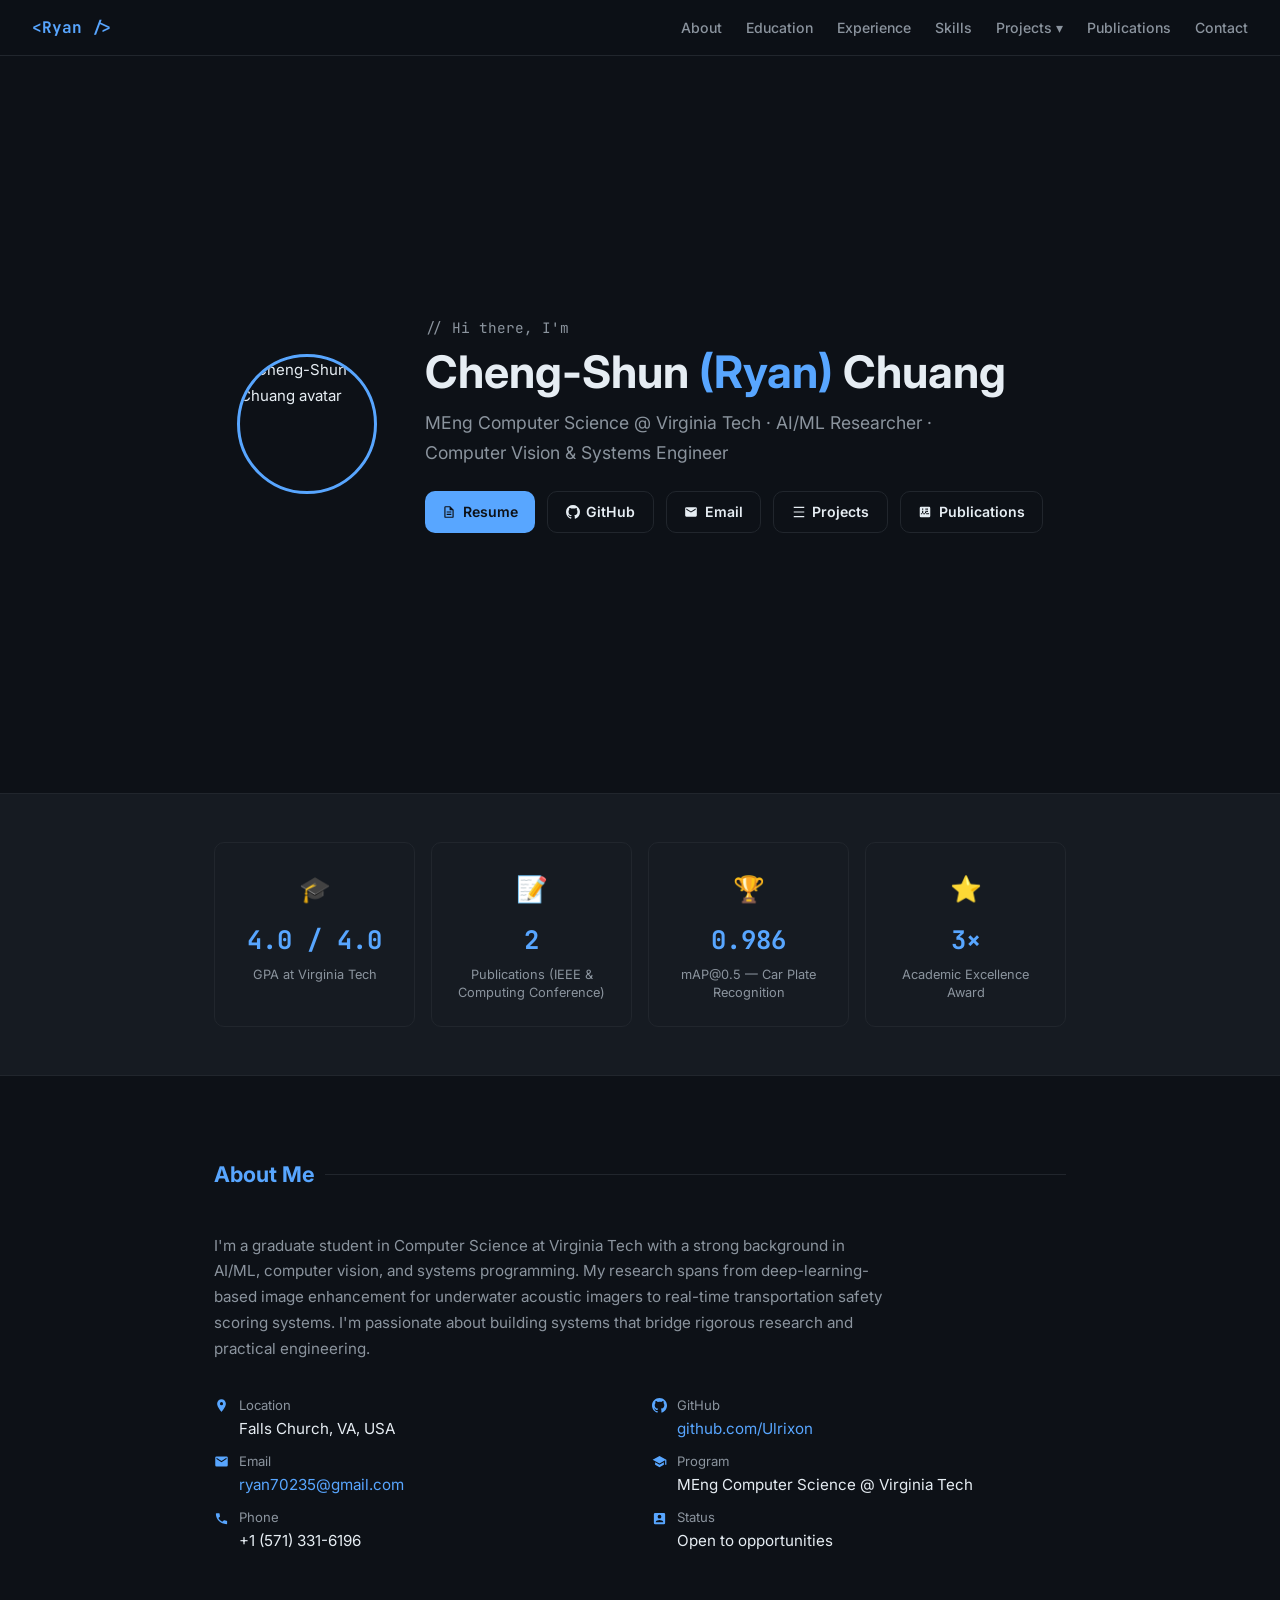
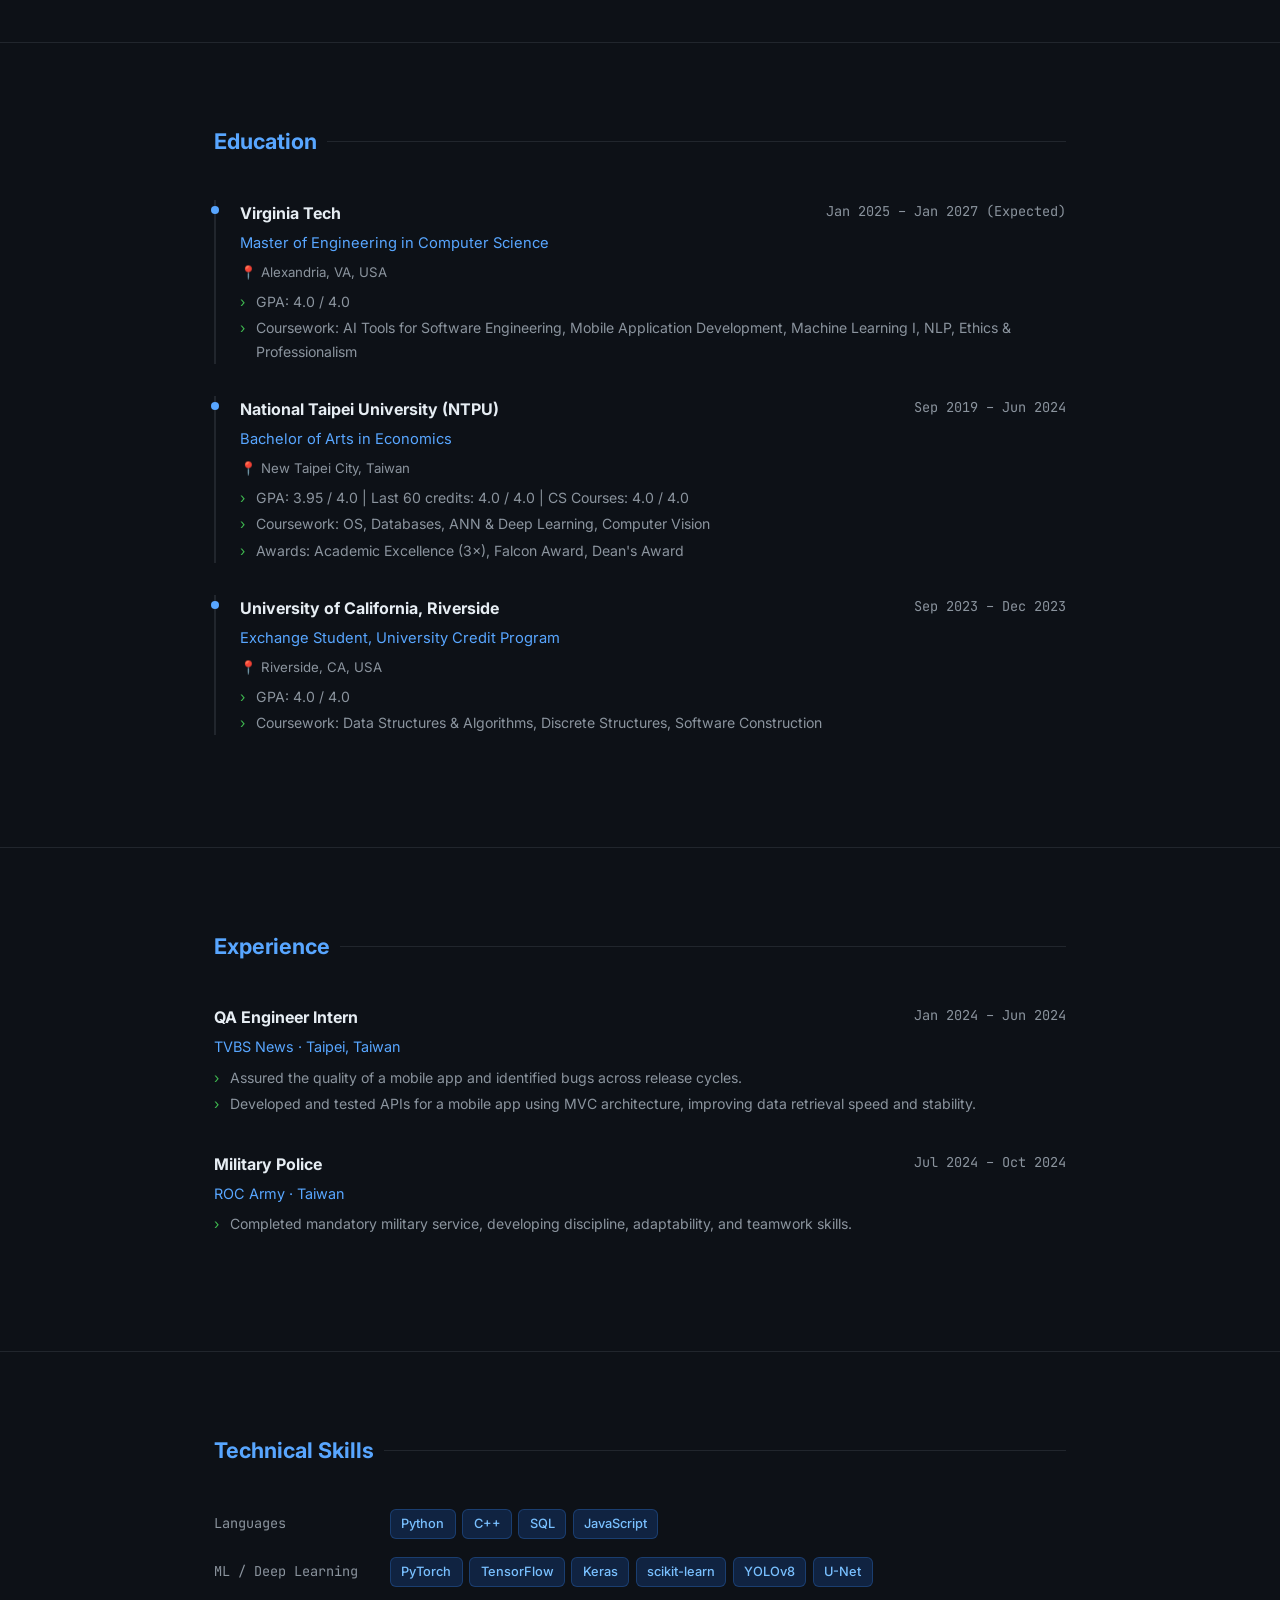
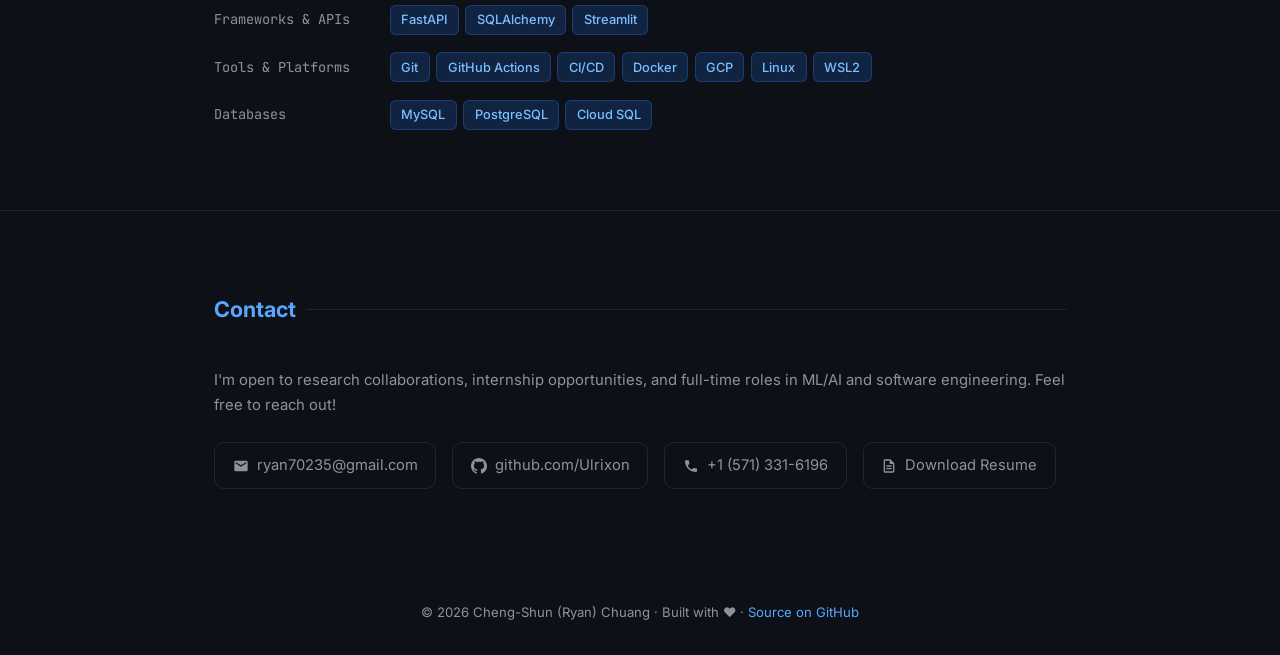
==== index.html @ 60a46a5a "Create my personal website" ====
<!DOCTYPE html>
<html lang="en">
<head>
  <meta charset="UTF-8" />
  <meta name="viewport" content="width=device-width, initial-scale=1.0" />
  <title>Cheng-Shun (Ryan) Chuang</title>
  <link rel="preconnect" href="https://fonts.googleapis.com" />
  <link rel="preconnect" href="https://fonts.gstatic.com" crossorigin />
  <link href="https://fonts.googleapis.com/css2?family=Inter:wght@300;400;500;600;700&family=JetBrains+Mono:wght@400;500&display=swap" rel="stylesheet" />
  <link rel="stylesheet" href="style.css" />

</head>
<body>

<!-- NAV -->
<nav>
  <a href="index.html" class="nav-logo">&lt;Ryan /&gt;</a>
  <ul class="nav-links">
    <li><a href="#about">About</a></li>
    <li><a href="#education">Education</a></li>
    <li><a href="#experience">Experience</a></li>
    <li><a href="#skills">Skills</a></li>
    <li class="nav-dropdown">
      <a href="projects.html" class="nav-link-main">Projects ▾</a>
      <ul class="dropdown-menu">
        <li><a href="projects.html#featured">Featured Projects</a></li>
        <li><a href="projects.html#repos">GitHub Repos</a></li>
      </ul>
    </li>
    <li><a href="publications.html">Publications</a></li>
    <li><a href="#contact">Contact</a></li>
  </ul>
  <button class="nav-mobile-btn" aria-label="Toggle menu" onclick="this.closest('nav').querySelector('.nav-links').classList.toggle('open')">
    <svg width="20" height="20" viewBox="0 0 24 24" fill="currentColor"><path d="M3 18h18v-2H3v2zm0-5h18v-2H3v2zm0-7v2h18V6H3z"/></svg>
  </button>
</nav>

<!-- HERO -->
<section id="hero">
  <div class="container">
    <div class="hero-inner">
      <img
        class="hero-avatar"
        src="https://avatars.githubusercontent.com/u/61776179?v=4"
        alt="Cheng-Shun Chuang avatar"
      />
      <div class="hero-text">
        <p class="hero-greeting">// Hi there, I'm</p>
        <h1 class="hero-name">Cheng-Shun <span>(Ryan)</span> Chuang</h1>
        <p class="hero-tagline">
          MEng Computer Science @ Virginia Tech · AI/ML Researcher · Computer Vision &amp; Systems Engineer
        </p>
        <div class="hero-links">
          <a href="Resume_CHENG-SHUN_CHUANG.pdf" class="btn btn-primary" target="_blank">
            <svg width="14" height="14" viewBox="0 0 24 24" fill="currentColor"><path d="M14 2H6a2 2 0 0 0-2 2v16a2 2 0 0 0 2 2h12a2 2 0 0 0 2-2V8l-6-6zm4 18H6V4h7v5h5v11zM8 15h8v2H8zm0-4h8v2H8z"/></svg>
            Resume
          </a>
          <a href="https://github.com/Ulrixon" class="btn btn-outline" target="_blank">
            <svg width="14" height="14" viewBox="0 0 24 24" fill="currentColor"><path d="M12 0C5.37 0 0 5.37 0 12c0 5.3 3.44 9.8 8.21 11.39.6.11.82-.26.82-.58v-2.03c-3.34.73-4.04-1.61-4.04-1.61-.55-1.39-1.34-1.76-1.34-1.76-1.09-.75.08-.73.08-.73 1.21.08 1.85 1.24 1.85 1.24 1.07 1.84 2.81 1.31 3.5 1 .11-.78.42-1.31.76-1.61-2.67-.3-5.47-1.33-5.47-5.93 0-1.31.47-2.38 1.24-3.22-.12-.3-.54-1.52.12-3.18 0 0 1.01-.32 3.3 1.23a11.5 11.5 0 0 1 3-.4c1.02.004 2.04.138 3 .4 2.28-1.55 3.29-1.23 3.29-1.23.66 1.66.24 2.88.12 3.18.77.84 1.23 1.91 1.23 3.22 0 4.61-2.81 5.63-5.48 5.92.43.37.81 1.1.81 2.22v3.29c0 .32.21.7.82.58C20.56 21.8 24 17.3 24 12c0-6.63-5.37-12-12-12z"/></svg>
            GitHub
          </a>
          <a href="mailto:ryan70235@gmail.com" class="btn btn-outline">
            <svg width="14" height="14" viewBox="0 0 24 24" fill="currentColor"><path d="M20 4H4a2 2 0 0 0-2 2v12a2 2 0 0 0 2 2h16a2 2 0 0 0 2-2V6a2 2 0 0 0-2-2zm0 4-8 5-8-5V6l8 5 8-5v2z"/></svg>
            Email
          </a>
          <a href="projects.html" class="btn btn-outline">
            <svg width="14" height="14" viewBox="0 0 24 24" fill="currentColor"><path d="M3 3h18v2H3V3zm0 8h18v2H3v-2zm0 8h18v2H3v-2z"/></svg>
            Projects
          </a>
          <a href="publications.html" class="btn btn-outline">
            <svg width="14" height="14" viewBox="0 0 24 24" fill="currentColor"><path d="M19 3H5a2 2 0 0 0-2 2v14a2 2 0 0 0 2 2h14a2 2 0 0 0 2-2V5a2 2 0 0 0-2-2zm-7 3h2v2h-2V6zm0 4h2v6h-2v-6zM7 6h2v2H7V6zm0 4h2v6H7v-6zm10 6H5v-2h14v2zm0-4h-4v-2h4v2zm0-4h-4V6h4v2z"/></svg>
            Publications
          </a>
        </div>
      </div>
    </div>
  </div>
</section>

<!-- HIGHLIGHTS -->
<section id="highlights" style="padding:3rem 0;background:var(--surface);border-bottom:1px solid var(--border);">
  <div class="container">
    <div class="highlight-grid">
      <div class="highlight-card">
        <div class="highlight-icon">🎓</div>
        <div class="highlight-stat">4.0 / 4.0</div>
        <div class="highlight-label">GPA at Virginia Tech</div>
      </div>
      <div class="highlight-card">
        <div class="highlight-icon">📝</div>
        <div class="highlight-stat">2</div>
        <div class="highlight-label">Publications (IEEE &amp; Computing Conference)</div>
      </div>
      <div class="highlight-card">
        <div class="highlight-icon">🏆</div>
        <div class="highlight-stat">0.986</div>
        <div class="highlight-label">mAP@0.5 — Car Plate Recognition</div>
      </div>
      <div class="highlight-card">
        <div class="highlight-icon">⭐</div>
        <div class="highlight-stat">3×</div>
        <div class="highlight-label">Academic Excellence Award</div>
      </div>
    </div>
  </div>
</section>

<!-- ABOUT -->
<section id="about">
  <div class="container">
    <h2 class="section-title">About Me</h2>
    <p style="color:var(--muted);max-width:680px;margin-bottom:2rem;font-size:.95rem;">
      I'm a graduate student in Computer Science at Virginia Tech with a strong background in AI/ML, computer vision, and systems programming. My research spans from deep-learning-based image enhancement for underwater acoustic imagers to real-time transportation safety scoring systems. I'm passionate about building systems that bridge rigorous research and practical engineering.
    </p>
    <div class="about-grid">
      <div>
        <div class="info-item">
          <span class="info-icon">
            <svg width="15" height="15" viewBox="0 0 24 24" fill="currentColor"><path d="M12 2C8.13 2 5 5.13 5 9c0 5.25 7 13 7 13s7-7.75 7-13c0-3.87-3.13-7-7-7zm0 9.5A2.5 2.5 0 1 1 12 6.5a2.5 2.5 0 0 1 0 5z"/></svg>
          </span>
          <div>
            <p class="info-label">Location</p>
            <p class="info-value">Falls Church, VA, USA</p>
          </div>
        </div>
        <div class="info-item">
          <span class="info-icon">
            <svg width="15" height="15" viewBox="0 0 24 24" fill="currentColor"><path d="M20 4H4a2 2 0 0 0-2 2v12a2 2 0 0 0 2 2h16a2 2 0 0 0 2-2V6a2 2 0 0 0-2-2zm0 4-8 5-8-5V6l8 5 8-5v2z"/></svg>
          </span>
          <div>
            <p class="info-label">Email</p>
            <p class="info-value"><a href="mailto:ryan70235@gmail.com" style="color:var(--accent);text-decoration:none;">ryan70235@gmail.com</a></p>
          </div>
        </div>
        <div class="info-item">
          <span class="info-icon">
            <svg width="15" height="15" viewBox="0 0 24 24" fill="currentColor"><path d="M6.62 10.79a15.05 15.05 0 0 0 6.59 6.59l2.2-2.2a1 1 0 0 1 1.01-.24c1.12.37 2.33.57 3.58.57a1 1 0 0 1 1 1V20a1 1 0 0 1-1 1C10.29 21 3 13.71 3 4.5a1 1 0 0 1 1-1H8a1 1 0 0 1 1 1c0 1.25.2 2.46.57 3.58a1 1 0 0 1-.24 1.01l-2.21 2.2z"/></svg>
          </span>
          <div>
            <p class="info-label">Phone</p>
            <p class="info-value">+1 (571) 331-6196</p>
          </div>
        </div>
      </div>
      <div>
        <div class="info-item">
          <span class="info-icon">
            <svg width="15" height="15" viewBox="0 0 24 24" fill="currentColor"><path d="M12 0C5.37 0 0 5.37 0 12c0 5.3 3.44 9.8 8.21 11.39.6.11.82-.26.82-.58v-2.03c-3.34.73-4.04-1.61-4.04-1.61-.55-1.39-1.34-1.76-1.34-1.76-1.09-.75.08-.73.08-.73 1.21.08 1.85 1.24 1.85 1.24 1.07 1.84 2.81 1.31 3.5 1 .11-.78.42-1.31.76-1.61-2.67-.3-5.47-1.33-5.47-5.93 0-1.31.47-2.38 1.24-3.22-.12-.3-.54-1.52.12-3.18 0 0 1.01-.32 3.3 1.23a11.5 11.5 0 0 1 3-.4c1.02.004 2.04.138 3 .4 2.28-1.55 3.29-1.23 3.29-1.23.66 1.66.24 2.88.12 3.18.77.84 1.23 1.91 1.23 3.22 0 4.61-2.81 5.63-5.48 5.92.43.37.81 1.1.81 2.22v3.29c0 .32.21.7.82.58C20.56 21.8 24 17.3 24 12c0-6.63-5.37-12-12-12z"/></svg>
          </span>
          <div>
            <p class="info-label">GitHub</p>
            <p class="info-value"><a href="https://github.com/Ulrixon" target="_blank" style="color:var(--accent);text-decoration:none;">github.com/Ulrixon</a></p>
          </div>
        </div>
        <div class="info-item">
          <span class="info-icon">
            <svg width="15" height="15" viewBox="0 0 24 24" fill="currentColor"><path d="M5 13.18v4L12 21l7-3.82v-4L12 17l-7-3.82zM12 3 1 9l11 6 9-4.91V17h2V9L12 3z"/></svg>
          </span>
          <div>
            <p class="info-label">Program</p>
            <p class="info-value">MEng Computer Science @ Virginia Tech</p>
          </div>
        </div>
        <div class="info-item">
          <span class="info-icon">
            <svg width="15" height="15" viewBox="0 0 24 24" fill="currentColor"><path d="M19 3H5a2 2 0 0 0-2 2v14a2 2 0 0 0 2 2h14a2 2 0 0 0 2-2V5a2 2 0 0 0-2-2zm-7 3a3 3 0 1 1 0 6 3 3 0 0 1 0-6zm6 12H6v-.5c0-2 4-3.1 6-3.1s6 1.1 6 3.1V18z"/></svg>
          </span>
          <div>
            <p class="info-label">Status</p>
            <p class="info-value">Open to opportunities</p>
          </div>
        </div>
      </div>
    </div>
  </div>
</section>

<!-- EDUCATION -->
<section id="education">
  <div class="container">
    <h2 class="section-title">Education</h2>
    <div class="timeline">

      <div class="timeline-item">
        <div class="timeline-header">
          <span class="timeline-school">Virginia Tech</span>
          <span class="timeline-date">Jan 2025 – Jan 2027 (Expected)</span>
        </div>
        <p class="timeline-degree">Master of Engineering in Computer Science</p>
        <p class="timeline-location">📍 Alexandria, VA, USA</p>
        <ul class="timeline-bullets">
          <li>GPA: 4.0 / 4.0</li>
          <li>Coursework: AI Tools for Software Engineering, Mobile Application Development, Machine Learning I, NLP, Ethics &amp; Professionalism</li>
        </ul>
      </div>

      <div class="timeline-item">
        <div class="timeline-header">
          <span class="timeline-school">National Taipei University (NTPU)</span>
          <span class="timeline-date">Sep 2019 – Jun 2024</span>
        </div>
        <p class="timeline-degree">Bachelor of Arts in Economics</p>
        <p class="timeline-location">📍 New Taipei City, Taiwan</p>
        <ul class="timeline-bullets">
          <li>GPA: 3.95 / 4.0 | Last 60 credits: 4.0 / 4.0 | CS Courses: 4.0 / 4.0</li>
          <li>Coursework: OS, Databases, ANN &amp; Deep Learning, Computer Vision</li>
          <li>Awards: Academic Excellence (3×), Falcon Award, Dean's Award</li>
        </ul>
      </div>

      <div class="timeline-item">
        <div class="timeline-header">
          <span class="timeline-school">University of California, Riverside</span>
          <span class="timeline-date">Sep 2023 – Dec 2023</span>
        </div>
        <p class="timeline-degree">Exchange Student, University Credit Program</p>
        <p class="timeline-location">📍 Riverside, CA, USA</p>
        <ul class="timeline-bullets">
          <li>GPA: 4.0 / 4.0</li>
          <li>Coursework: Data Structures &amp; Algorithms, Discrete Structures, Software Construction</li>
        </ul>
      </div>

    </div>
  </div>
</section>

<!-- EXPERIENCE -->
<section id="experience">
  <div class="container">
    <h2 class="section-title">Experience</h2>

    <div class="exp-item">
      <div class="exp-header">
        <span class="exp-role">QA Engineer Intern</span>
        <span class="exp-date">Jan 2024 – Jun 2024</span>
      </div>
      <p class="exp-company">TVBS News · Taipei, Taiwan</p>
      <ul class="exp-bullets">
        <li>Assured the quality of a mobile app and identified bugs across release cycles.</li>
        <li>Developed and tested APIs for a mobile app using MVC architecture, improving data retrieval speed and stability.</li>
      </ul>
    </div>

    <div class="exp-item">
      <div class="exp-header">
        <span class="exp-role">Military Police</span>
        <span class="exp-date">Jul 2024 – Oct 2024</span>
      </div>
      <p class="exp-company">ROC Army · Taiwan</p>
      <ul class="exp-bullets">
        <li>Completed mandatory military service, developing discipline, adaptability, and teamwork skills.</li>
      </ul>
    </div>

  </div>
</section>

<!-- SKILLS -->
<section id="skills">
  <div class="container">
    <h2 class="section-title">Technical Skills</h2>
    <div class="skills-grid">

      <div class="skill-row">
        <span class="skill-label">Languages</span>
        <div class="tags">
          <span class="tag">Python</span>
          <span class="tag">C++</span>
          <span class="tag">SQL</span>
          <span class="tag">JavaScript</span>
        </div>
      </div>

      <div class="skill-row">
        <span class="skill-label">ML / Deep Learning</span>
        <div class="tags">
          <span class="tag">PyTorch</span>
          <span class="tag">TensorFlow</span>
          <span class="tag">Keras</span>
          <span class="tag">scikit-learn</span>
          <span class="tag">YOLOv8</span>
          <span class="tag">U-Net</span>
        </div>
      </div>

      <div class="skill-row">
        <span class="skill-label">Frameworks &amp; APIs</span>
        <div class="tags">
          <span class="tag">FastAPI</span>
          <span class="tag">SQLAlchemy</span>
          <span class="tag">Streamlit</span>
        </div>
      </div>

      <div class="skill-row">
        <span class="skill-label">Tools &amp; Platforms</span>
        <div class="tags">
          <span class="tag">Git</span>
          <span class="tag">GitHub Actions</span>
          <span class="tag">CI/CD</span>
          <span class="tag">Docker</span>
          <span class="tag">GCP</span>
          <span class="tag">Linux</span>
          <span class="tag">WSL2</span>
        </div>
      </div>

      <div class="skill-row">
        <span class="skill-label">Databases</span>
        <div class="tags">
          <span class="tag">MySQL</span>
          <span class="tag">PostgreSQL</span>
          <span class="tag">Cloud SQL</span>
        </div>
      </div>

    </div>
  </div>
</section>

<!-- CONTACT -->
<section id="contact">
  <div class="container">
    <h2 class="section-title">Contact</h2>
    <p style="color:var(--muted);margin-bottom:1.5rem;font-size:.93rem;">
      I'm open to research collaborations, internship opportunities, and full-time roles in ML/AI and software engineering. Feel free to reach out!
    </p>
    <div class="contact-links">
      <a href="mailto:ryan70235@gmail.com" class="contact-link">
        <svg width="16" height="16" viewBox="0 0 24 24" fill="currentColor"><path d="M20 4H4a2 2 0 0 0-2 2v12a2 2 0 0 0 2 2h16a2 2 0 0 0 2-2V6a2 2 0 0 0-2-2zm0 4-8 5-8-5V6l8 5 8-5v2z"/></svg>
        ryan70235@gmail.com
      </a>
      <a href="https://github.com/Ulrixon" target="_blank" class="contact-link">
        <svg width="16" height="16" viewBox="0 0 24 24" fill="currentColor"><path d="M12 0C5.37 0 0 5.37 0 12c0 5.3 3.44 9.8 8.21 11.39.6.11.82-.26.82-.58v-2.03c-3.34.73-4.04-1.61-4.04-1.61-.55-1.39-1.34-1.76-1.34-1.76-1.09-.75.08-.73.08-.73 1.21.08 1.85 1.24 1.85 1.24 1.07 1.84 2.81 1.31 3.5 1 .11-.78.42-1.31.76-1.61-2.67-.3-5.47-1.33-5.47-5.93 0-1.31.47-2.38 1.24-3.22-.12-.3-.54-1.52.12-3.18 0 0 1.01-.32 3.3 1.23a11.5 11.5 0 0 1 3-.4c1.02.004 2.04.138 3 .4 2.28-1.55 3.29-1.23 3.29-1.23.66 1.66.24 2.88.12 3.18.77.84 1.23 1.91 1.23 3.22 0 4.61-2.81 5.63-5.48 5.92.43.37.81 1.1.81 2.22v3.29c0 .32.21.7.82.58C20.56 21.8 24 17.3 24 12c0-6.63-5.37-12-12-12z"/></svg>
        github.com/Ulrixon
      </a>
      <a href="tel:+15713316196" class="contact-link">
        <svg width="16" height="16" viewBox="0 0 24 24" fill="currentColor"><path d="M6.62 10.79a15.05 15.05 0 0 0 6.59 6.59l2.2-2.2a1 1 0 0 1 1.01-.24c1.12.37 2.33.57 3.58.57a1 1 0 0 1 1 1V20a1 1 0 0 1-1 1C10.29 21 3 13.71 3 4.5a1 1 0 0 1 1-1H8a1 1 0 0 1 1 1c0 1.25.2 2.46.57 3.58a1 1 0 0 1-.24 1.01l-2.21 2.2z"/></svg>
        +1 (571) 331-6196
      </a>
      <a href="Resume_CHENG-SHUN_CHUANG.pdf" target="_blank" class="contact-link">
        <svg width="16" height="16" viewBox="0 0 24 24" fill="currentColor"><path d="M14 2H6a2 2 0 0 0-2 2v16a2 2 0 0 0 2 2h12a2 2 0 0 0 2-2V8l-6-6zm4 18H6V4h7v5h5v11zM8 15h8v2H8zm0-4h8v2H8z"/></svg>
        Download Resume
      </a>
    </div>
  </div>
</section>

<!-- FOOTER -->
<footer>
  <p>© 2026 Cheng-Shun (Ryan) Chuang · Built with ❤️ · <a href="https://github.com/Ulrixon/Ulrixon.github.io" target="_blank" style="color:var(--accent);text-decoration:none;">Source on GitHub</a></p>
</footer>

</body>
</html>
---- style.css ----
*, *::before, *::after { box-sizing: border-box; margin: 0; padding: 0; }

:root {
  --bg:       #0d1117;
  --surface:  #161b22;
  --border:   #21262d;
  --accent:   #58a6ff;
  --accent2:  #3fb950;
  --text:     #e6edf3;
  --muted:    #8b949e;
  --tag-bg:   #1f6feb33;
  --tag:      #79c0ff;
  --radius:   10px;
}

html { scroll-behavior: smooth; }

body {
  background: var(--bg);
  color: var(--text);
  font-family: 'Inter', sans-serif;
  font-size: 15px;
  line-height: 1.7;
}

/* ── NAV ── */
nav {
  position: sticky;
  top: 0;
  z-index: 100;
  background: rgba(13,17,23,0.88);
  backdrop-filter: blur(12px);
  border-bottom: 1px solid var(--border);
  padding: 0 2rem;
  display: flex;
  align-items: center;
  justify-content: space-between;
  height: 56px;
}
.nav-logo {
  font-weight: 700;
  font-size: 1rem;
  color: var(--accent);
  text-decoration: none;
  font-family: 'JetBrains Mono', monospace;
}
.nav-links { display: flex; gap: 1.5rem; list-style: none; align-items: center; }
.nav-links a {
  color: var(--muted);
  text-decoration: none;
  font-size: 0.88rem;
  font-weight: 500;
  transition: color .2s;
}
.nav-links a:hover { color: var(--text); }
.nav-links a.nav-active { color: var(--accent); }

/* Dropdown */
.nav-dropdown { position: relative; }
.nav-link-main {
  color: var(--muted);
  text-decoration: none;
  font-size: 0.88rem;
  font-weight: 500;
  transition: color .2s;
  cursor: pointer;
  display: flex;
  align-items: center;
  gap: .25rem;
}
.nav-link-main:hover { color: var(--text); }
.nav-link-main.nav-active { color: var(--accent); }
.dropdown-menu {
  display: none;
  position: absolute;
  top: calc(100% + 8px);
  left: 50%;
  transform: translateX(-50%);
  background: var(--surface);
  border: 1px solid var(--border);
  border-radius: var(--radius);
  padding: .4rem 0;
  list-style: none;
  min-width: 160px;
  box-shadow: 0 8px 24px rgba(0,0,0,.4);
  z-index: 200;
}
.nav-dropdown:hover .dropdown-menu { display: block; }
.dropdown-menu li a {
  display: block;
  padding: .45rem 1rem;
  font-size: .85rem;
  color: var(--muted);
  white-space: nowrap;
}
.dropdown-menu li a:hover { color: var(--accent); background: rgba(88,166,255,.07); }

/* Mobile hamburger */
.nav-mobile-btn {
  display: none;
  background: transparent;
  border: none;
  color: var(--muted);
  cursor: pointer;
  padding: .25rem;
}
.nav-mobile-btn:hover { color: var(--text); }

/* ── LAYOUT ── */
.container {
  max-width: 900px;
  margin: 0 auto;
  padding: 0 1.5rem;
}

section { padding: 5rem 0; border-bottom: 1px solid var(--border); }
section:last-of-type { border-bottom: none; }

h2.section-title {
  font-size: 1.35rem;
  font-weight: 700;
  color: var(--accent);
  margin-bottom: 2.5rem;
  display: flex;
  align-items: center;
  gap: .6rem;
}
h2.section-title::after {
  content: '';
  flex: 1;
  height: 1px;
  background: var(--border);
}

/* ── HERO ── */
#hero {
  min-height: 82vh;
  display: flex;
  align-items: center;
  border-bottom: 1px solid var(--border);
}
.hero-inner {
  display: flex;
  align-items: center;
  gap: 3rem;
  flex-wrap: wrap;
}
.hero-avatar {
  width: 140px;
  height: 140px;
  border-radius: 50%;
  border: 3px solid var(--accent);
  object-fit: cover;
  flex-shrink: 0;
}
.hero-greeting {
  font-size: .9rem;
  color: var(--muted);
  font-family: 'JetBrains Mono', monospace;
  margin-bottom: .4rem;
}
.hero-name {
  font-size: 2.8rem;
  font-weight: 700;
  line-height: 1.15;
  margin-bottom: .6rem;
}
.hero-name span { color: var(--accent); }
.hero-tagline {
  font-size: 1.1rem;
  color: var(--muted);
  margin-bottom: 1.4rem;
  max-width: 520px;
}
.hero-links { display: flex; flex-wrap: wrap; gap: .75rem; }
.btn {
  display: inline-flex;
  align-items: center;
  gap: .4rem;
  padding: .5rem 1.1rem;
  border-radius: var(--radius);
  font-size: .88rem;
  font-weight: 600;
  text-decoration: none;
  transition: opacity .2s, transform .1s;
  cursor: pointer;
}
.btn:hover { opacity: .85; transform: translateY(-1px); }
.btn-primary { background: var(--accent); color: #0d1117; }
.btn-outline { border: 1px solid var(--border); color: var(--text); background: transparent; }
.btn-outline:hover { border-color: var(--accent); color: var(--accent); }

/* ── HIGHLIGHTS ── */
#highlights { padding: 3rem 0; }
.highlight-grid {
  display: grid;
  grid-template-columns: repeat(auto-fit, minmax(180px, 1fr));
  gap: 1rem;
}
.highlight-card {
  background: var(--surface);
  border: 1px solid var(--border);
  border-radius: var(--radius);
  padding: 1.5rem 1.25rem;
  text-align: center;
  transition: border-color .2s, transform .15s;
}
.highlight-card:hover { border-color: var(--accent); transform: translateY(-2px); }
.highlight-icon { font-size: 1.6rem; margin-bottom: .5rem; }
.highlight-stat { font-size: 1.6rem; font-weight: 700; color: var(--accent); margin-bottom: .25rem; font-family: 'JetBrains Mono', monospace; }
.highlight-label { color: var(--muted); font-size: .8rem; line-height: 1.4; }

/* ── ABOUT ── */
.about-grid {
  display: grid;
  grid-template-columns: 1fr 1fr;
  gap: 1.5rem;
}
.info-item { display: flex; align-items: flex-start; gap: .6rem; margin-bottom: .5rem; }
.info-icon { color: var(--accent); flex-shrink: 0; margin-top: .1rem; }
.info-label { color: var(--muted); font-size: .82rem; }
.info-value { font-size: .95rem; }

/* ── EDUCATION ── */
.timeline { position: relative; }
.timeline-item {
  padding-left: 1.5rem;
  border-left: 2px solid var(--border);
  margin-bottom: 2rem;
  position: relative;
}
.timeline-item::before {
  content: '';
  position: absolute;
  left: -5px;
  top: 6px;
  width: 8px;
  height: 8px;
  border-radius: 50%;
  background: var(--accent);
}
.timeline-header {
  display: flex;
  justify-content: space-between;
  align-items: flex-start;
  flex-wrap: wrap;
  gap: .4rem;
  margin-bottom: .25rem;
}
.timeline-school { font-weight: 700; font-size: 1rem; }
.timeline-date { color: var(--muted); font-size: .85rem; font-family: 'JetBrains Mono', monospace; }
.timeline-degree { color: var(--accent); font-size: .92rem; margin-bottom: .3rem; }
.timeline-location { color: var(--muted); font-size: .83rem; margin-bottom: .4rem; }
.timeline-bullets { list-style: none; padding: 0; }
.timeline-bullets li { color: var(--muted); font-size: .88rem; padding-left: 1rem; position: relative; margin-bottom: .15rem; }
.timeline-bullets li::before { content: '›'; position: absolute; left: 0; color: var(--accent2); }

/* ── PUBLICATIONS ── */
.pub-card {
  background: var(--surface);
  border: 1px solid var(--border);
  border-radius: var(--radius);
  padding: 1.25rem 1.4rem;
  margin-bottom: 1.2rem;
  transition: border-color .2s;
}
.pub-card:hover { border-color: var(--accent); }
.pub-title { font-weight: 600; font-size: .98rem; margin-bottom: .3rem; }
.pub-meta { color: var(--muted); font-size: .83rem; margin-bottom: .5rem; font-family: 'JetBrains Mono', monospace; }
.pub-desc { color: var(--muted); font-size: .88rem; }
.pub-badge {
  display: inline-block;
  padding: .15rem .55rem;
  border-radius: 4px;
  font-size: .75rem;
  font-weight: 600;
  margin-bottom: .5rem;
}
.pub-badge-green { background: rgba(63,185,80,.15); color: var(--accent2); border: 1px solid rgba(63,185,80,.3); }
.pub-badge-blue  { background: rgba(88,166,255,.12); color: var(--accent); border: 1px solid rgba(88,166,255,.25); }

/* ── EXPERIENCE ── */
.exp-item { margin-bottom: 2.2rem; }
.exp-header { display: flex; justify-content: space-between; flex-wrap: wrap; gap: .4rem; margin-bottom: .2rem; }
.exp-role { font-weight: 700; font-size: 1rem; }
.exp-date { color: var(--muted); font-size: .85rem; font-family: 'JetBrains Mono', monospace; }
.exp-company { color: var(--accent); font-size: .9rem; margin-bottom: .4rem; }
.exp-bullets { list-style: none; padding: 0; }
.exp-bullets li { color: var(--muted); font-size: .88rem; padding-left: 1rem; position: relative; margin-bottom: .15rem; }
.exp-bullets li::before { content: '›'; position: absolute; left: 0; color: var(--accent2); }

/* ── PROJECTS ── */
.project-card {
  background: var(--surface);
  border: 1px solid var(--border);
  border-radius: var(--radius);
  padding: 1.25rem 1.4rem;
  margin-bottom: 1.2rem;
  transition: border-color .2s;
}
.project-card:hover { border-color: var(--accent); }
.project-header { display: flex; justify-content: space-between; flex-wrap: wrap; gap: .4rem; margin-bottom: .4rem; }
.project-title { font-weight: 700; font-size: 1rem; }
.project-date { color: var(--muted); font-size: .83rem; font-family: 'JetBrains Mono', monospace; }
.project-bullets { list-style: none; padding: 0; }
.project-bullets li { color: var(--muted); font-size: .88rem; padding-left: 1rem; position: relative; margin-bottom: .15rem; }
.project-bullets li::before { content: '›'; position: absolute; left: 0; color: var(--accent2); }
.project-tags { display: flex; flex-wrap: wrap; gap: .35rem; margin-top: .7rem; }

/* ── REPOS ── */
.repos-grid {
  display: grid;
  grid-template-columns: repeat(auto-fill, minmax(260px, 1fr));
  gap: 1rem;
}
.repo-card {
  background: var(--surface);
  border: 1px solid var(--border);
  border-radius: var(--radius);
  padding: 1.1rem 1.2rem;
  display: flex;
  flex-direction: column;
  gap: .5rem;
  text-decoration: none;
  transition: border-color .2s, transform .15s;
}
.repo-card:hover { border-color: var(--accent); transform: translateY(-2px); }
.repo-name {
  color: var(--accent);
  font-weight: 600;
  font-size: .95rem;
  font-family: 'JetBrains Mono', monospace;
  display: flex;
  align-items: center;
  gap: .4rem;
}
.repo-desc { color: var(--muted); font-size: .82rem; flex: 1; }
.repo-footer { display: flex; align-items: center; gap: 1rem; margin-top: .25rem; }
.repo-lang { display: flex; align-items: center; gap: .3rem; font-size: .78rem; color: var(--muted); }
.lang-dot { width: 10px; height: 10px; border-radius: 50%; flex-shrink: 0; }
.repo-stars { display: flex; align-items: center; gap: .25rem; font-size: .78rem; color: var(--muted); }

/* ── SKILLS ── */
.skills-grid { display: flex; flex-direction: column; gap: 1.1rem; }
.skill-row { display: flex; align-items: flex-start; gap: 1rem; flex-wrap: wrap; }
.skill-label { color: var(--muted); font-size: .85rem; min-width: 160px; padding-top: .2rem; font-family: 'JetBrains Mono', monospace; }
.tags { display: flex; flex-wrap: wrap; gap: .4rem; }
.tag {
  background: var(--tag-bg);
  color: var(--tag);
  border: 1px solid rgba(56,139,253,.25);
  border-radius: 6px;
  padding: .2rem .65rem;
  font-size: .8rem;
  font-weight: 500;
}

/* ── CONTACT ── */
.contact-links { display: flex; flex-wrap: wrap; gap: 1rem; }
.contact-link {
  display: flex;
  align-items: center;
  gap: .5rem;
  color: var(--muted);
  text-decoration: none;
  font-size: .92rem;
  padding: .6rem 1.1rem;
  border: 1px solid var(--border);
  border-radius: var(--radius);
  transition: color .2s, border-color .2s;
}
.contact-link:hover { color: var(--accent); border-color: var(--accent); }

/* ── PAGE HEADER (subpages) ── */
.page-header {
  padding: 4rem 0 3rem;
  border-bottom: 1px solid var(--border);
}
.page-header h1 {
  font-size: 2.2rem;
  font-weight: 700;
  margin-bottom: .5rem;
}
.page-header h1 span { color: var(--accent); }
.page-header p { color: var(--muted); font-size: .95rem; max-width: 560px; }

/* ── FOOTER ── */
footer {
  text-align: center;
  padding: 2rem 1.5rem;
  color: var(--muted);
  font-size: .82rem;
}

/* ── RESPONSIVE ── */
@media (max-width: 700px) {
  .about-grid { grid-template-columns: 1fr; }
  .hero-name { font-size: 2rem; }
  .hero-avatar { width: 100px; height: 100px; }
  .nav-links { display: none; flex-direction: column; position: absolute; top: 56px; left: 0; right: 0; background: var(--surface); border-bottom: 1px solid var(--border); padding: 1rem 1.5rem; gap: 1rem; }
  .nav-links.open { display: flex; }
  .nav-mobile-btn { display: block; }
  .dropdown-menu { position: static; transform: none; box-shadow: none; border: none; background: transparent; padding-left: 1rem; }
  .nav-dropdown:hover .dropdown-menu { display: none; }
  .nav-dropdown.open .dropdown-menu { display: block; }
  .highlight-grid { grid-template-columns: repeat(2, 1fr); }
  .repos-grid { grid-template-columns: 1fr; }
}
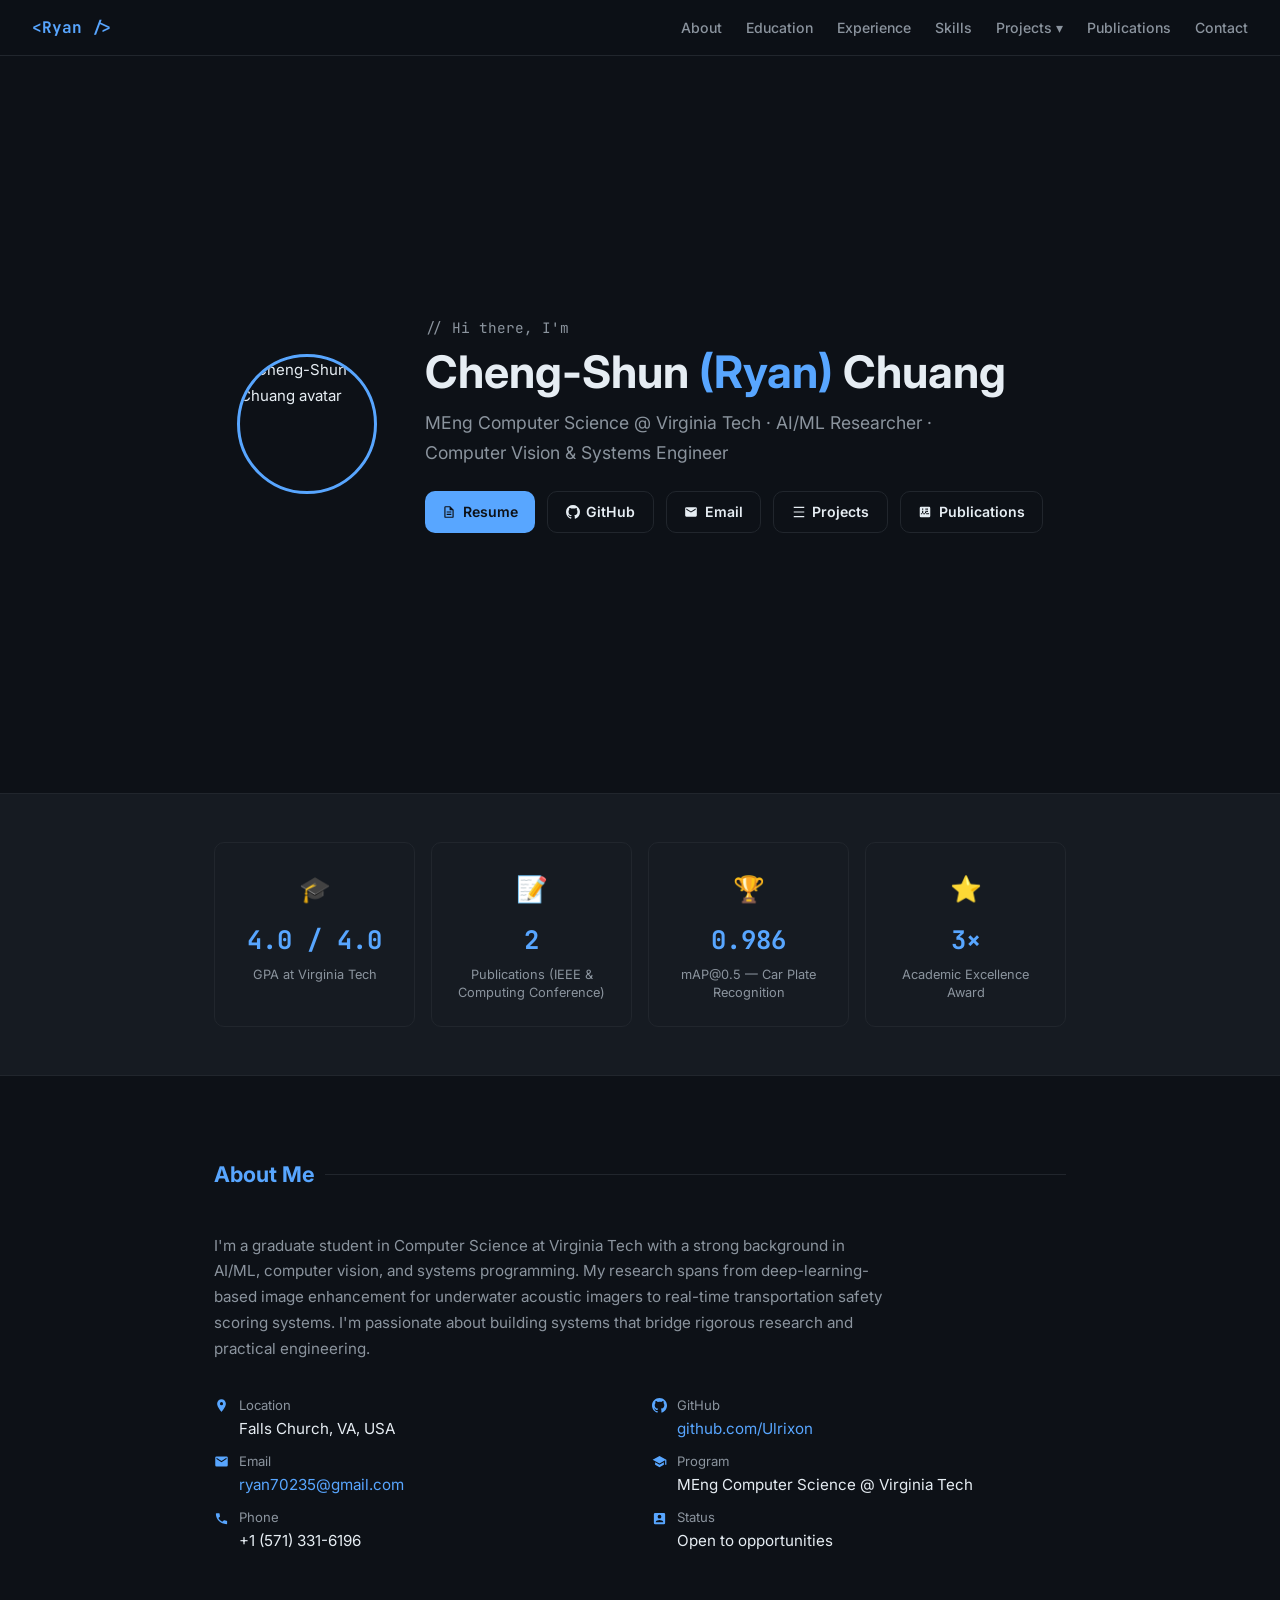
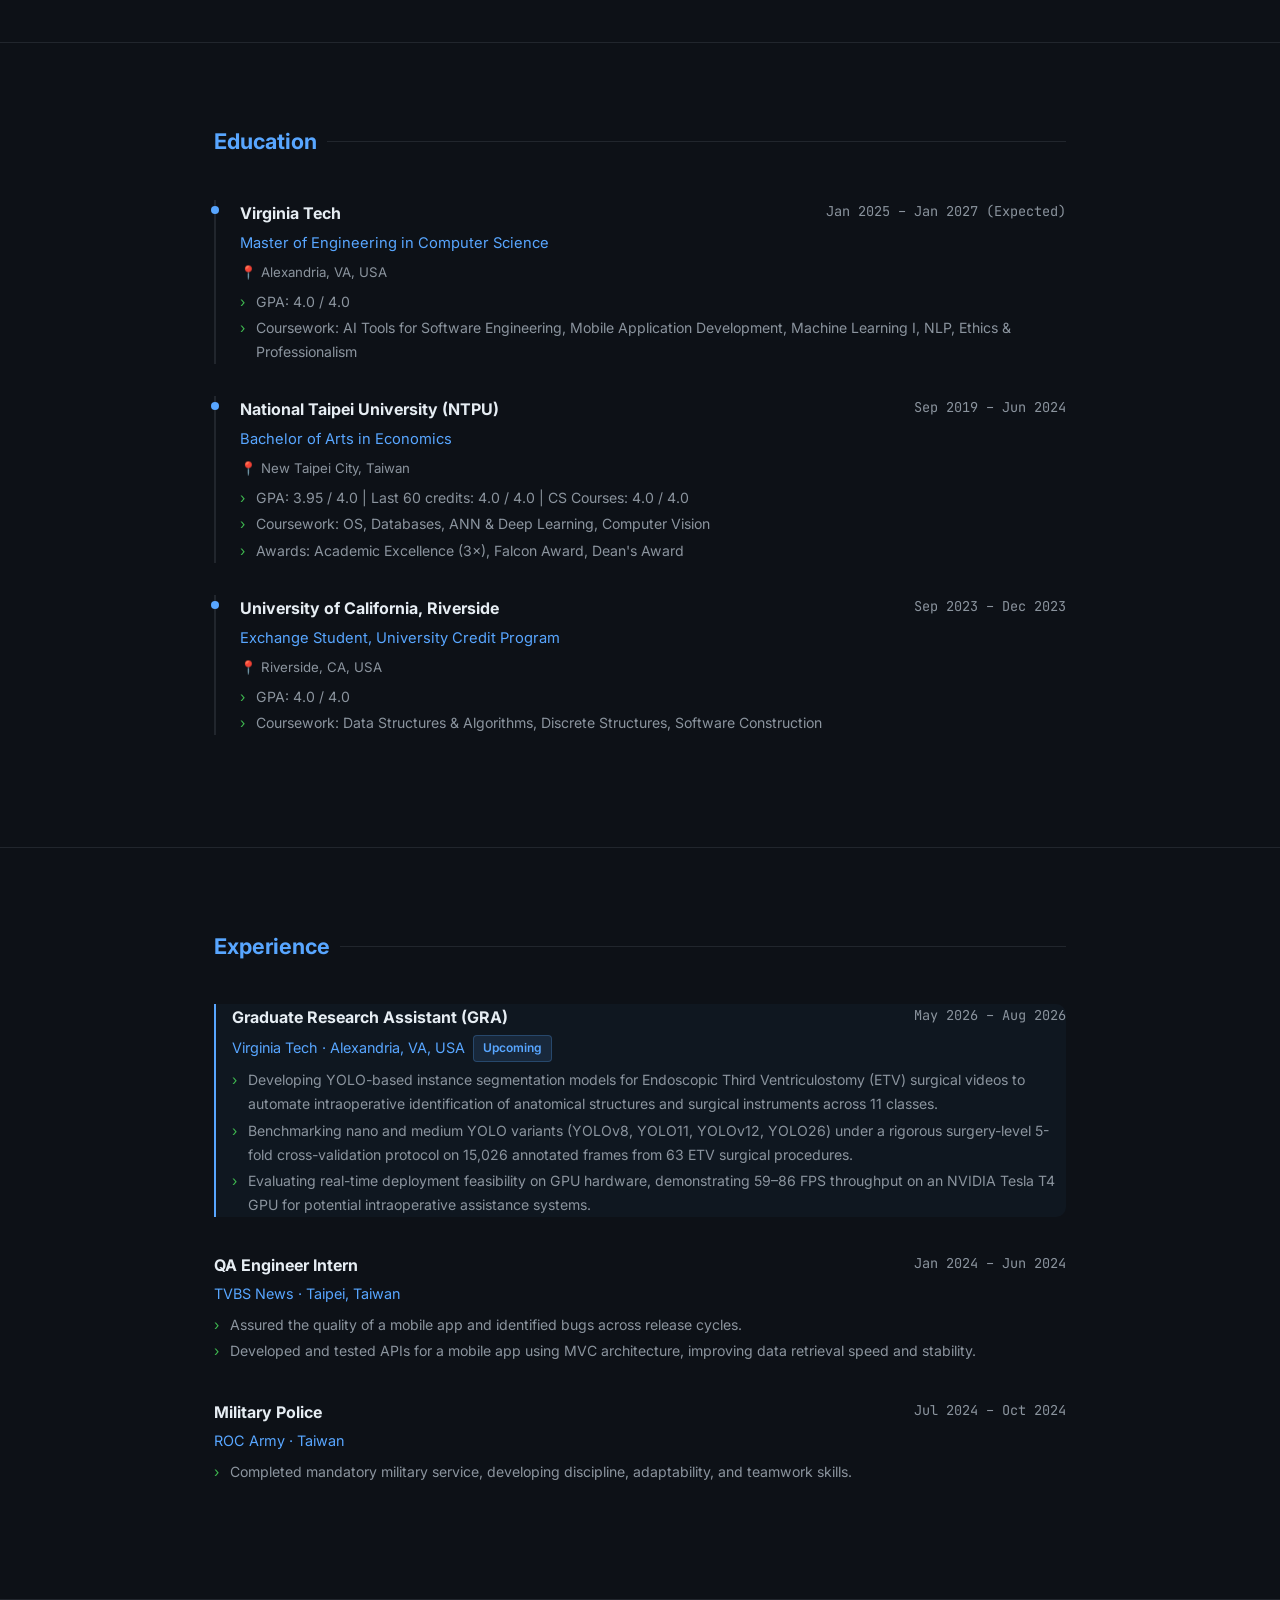
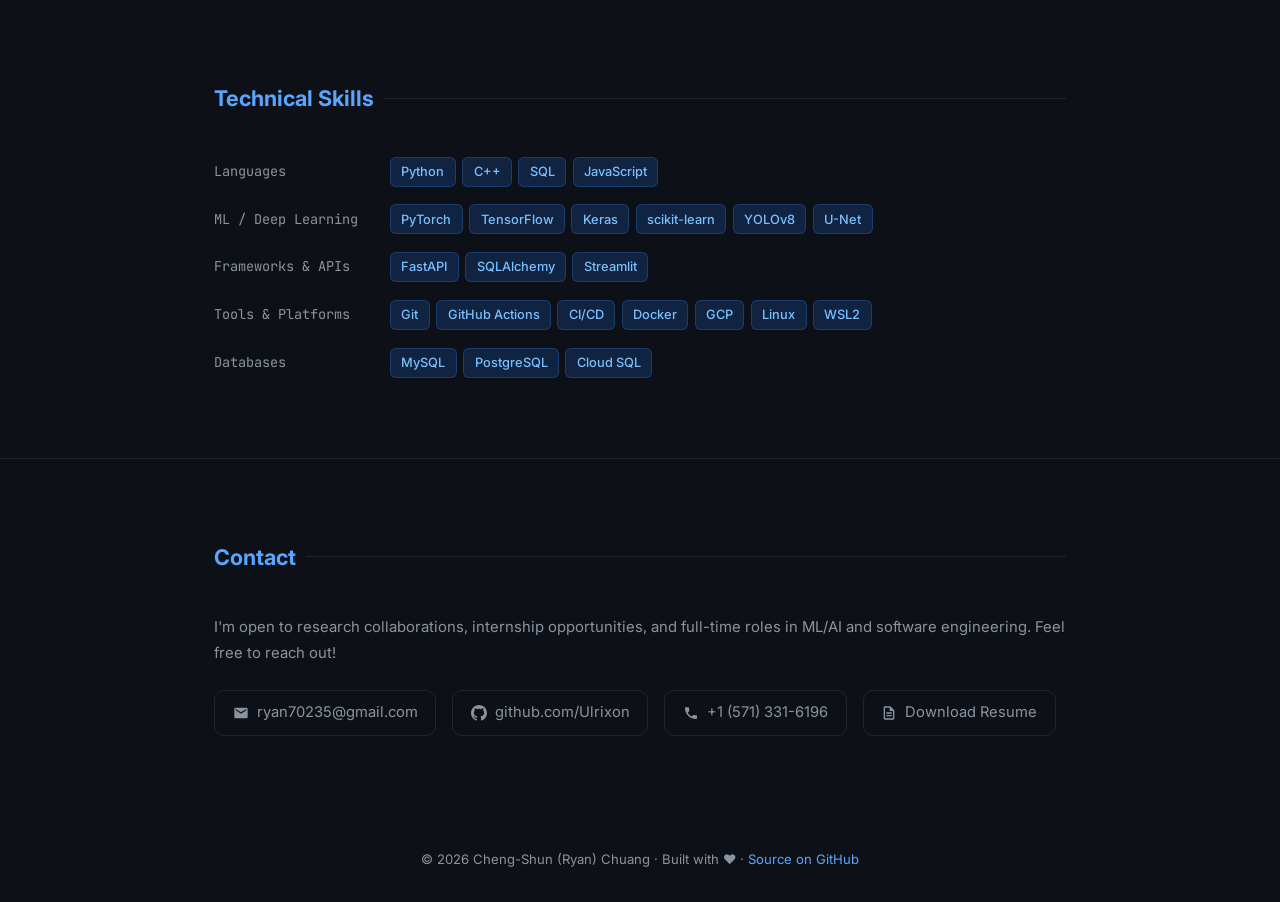
==== commit e25a9471: "Add Graduate Research Assistant (GRA) experience Insert an upcoming Graduate Research Assistant entr" ====
--- a/index.html
+++ b/index.html
@@ -51,7 +51,7 @@
           MEng Computer Science @ Virginia Tech · AI/ML Researcher · Computer Vision &amp; Systems Engineer
         </p>
         <div class="hero-links">
-          <a href="Resume_CHENG-SHUN_CHUANG.pdf" class="btn btn-primary" target="_blank">
+          <a href="resume.pdf" class="btn btn-primary" target="_blank">
             <svg width="14" height="14" viewBox="0 0 24 24" fill="currentColor"><path d="M14 2H6a2 2 0 0 0-2 2v16a2 2 0 0 0 2 2h12a2 2 0 0 0 2-2V8l-6-6zm4 18H6V4h7v5h5v11zM8 15h8v2H8zm0-4h8v2H8z"/></svg>
             Resume
           </a>
@@ -229,6 +229,22 @@
 <section id="experience">
   <div class="container">
     <h2 class="section-title">Experience</h2>
+
+    <div class="exp-item" style="border-left:2px solid var(--accent);padding-left:1rem;border-radius:0 var(--radius) var(--radius) 0;background:rgba(88,166,255,.04);">
+      <div class="exp-header">
+        <span class="exp-role">Graduate Research Assistant (GRA)</span>
+        <span class="exp-date">May 2026 – Aug 2026</span>
+      </div>
+      <p class="exp-company" style="display:flex;align-items:center;gap:.5rem;">
+        Virginia Tech · Alexandria, VA, USA
+        <span class="pub-badge pub-badge-blue" style="margin-bottom:0;">Upcoming</span>
+      </p>
+      <ul class="exp-bullets">
+        <li>Developing YOLO-based instance segmentation models for Endoscopic Third Ventriculostomy (ETV) surgical videos to automate intraoperative identification of anatomical structures and surgical instruments across 11 classes.</li>
+        <li>Benchmarking nano and medium YOLO variants (YOLOv8, YOLO11, YOLOv12, YOLO26) under a rigorous surgery-level 5-fold cross-validation protocol on 15,026 annotated frames from 63 ETV surgical procedures.</li>
+        <li>Evaluating real-time deployment feasibility on GPU hardware, demonstrating 59–86 FPS throughput on an NVIDIA Tesla T4 GPU for potential intraoperative assistance systems.</li>
+      </ul>
+    </div>
 
     <div class="exp-item">
       <div class="exp-header">
@@ -339,7 +355,7 @@
         <svg width="16" height="16" viewBox="0 0 24 24" fill="currentColor"><path d="M6.62 10.79a15.05 15.05 0 0 0 6.59 6.59l2.2-2.2a1 1 0 0 1 1.01-.24c1.12.37 2.33.57 3.58.57a1 1 0 0 1 1 1V20a1 1 0 0 1-1 1C10.29 21 3 13.71 3 4.5a1 1 0 0 1 1-1H8a1 1 0 0 1 1 1c0 1.25.2 2.46.57 3.58a1 1 0 0 1-.24 1.01l-2.21 2.2z"/></svg>
         +1 (571) 331-6196
       </a>
-      <a href="Resume_CHENG-SHUN_CHUANG.pdf" target="_blank" class="contact-link">
+      <a href="resume.pdf" target="_blank" class="contact-link">
         <svg width="16" height="16" viewBox="0 0 24 24" fill="currentColor"><path d="M14 2H6a2 2 0 0 0-2 2v16a2 2 0 0 0 2 2h12a2 2 0 0 0 2-2V8l-6-6zm4 18H6V4h7v5h5v11zM8 15h8v2H8zm0-4h8v2H8z"/></svg>
         Download Resume
       </a>
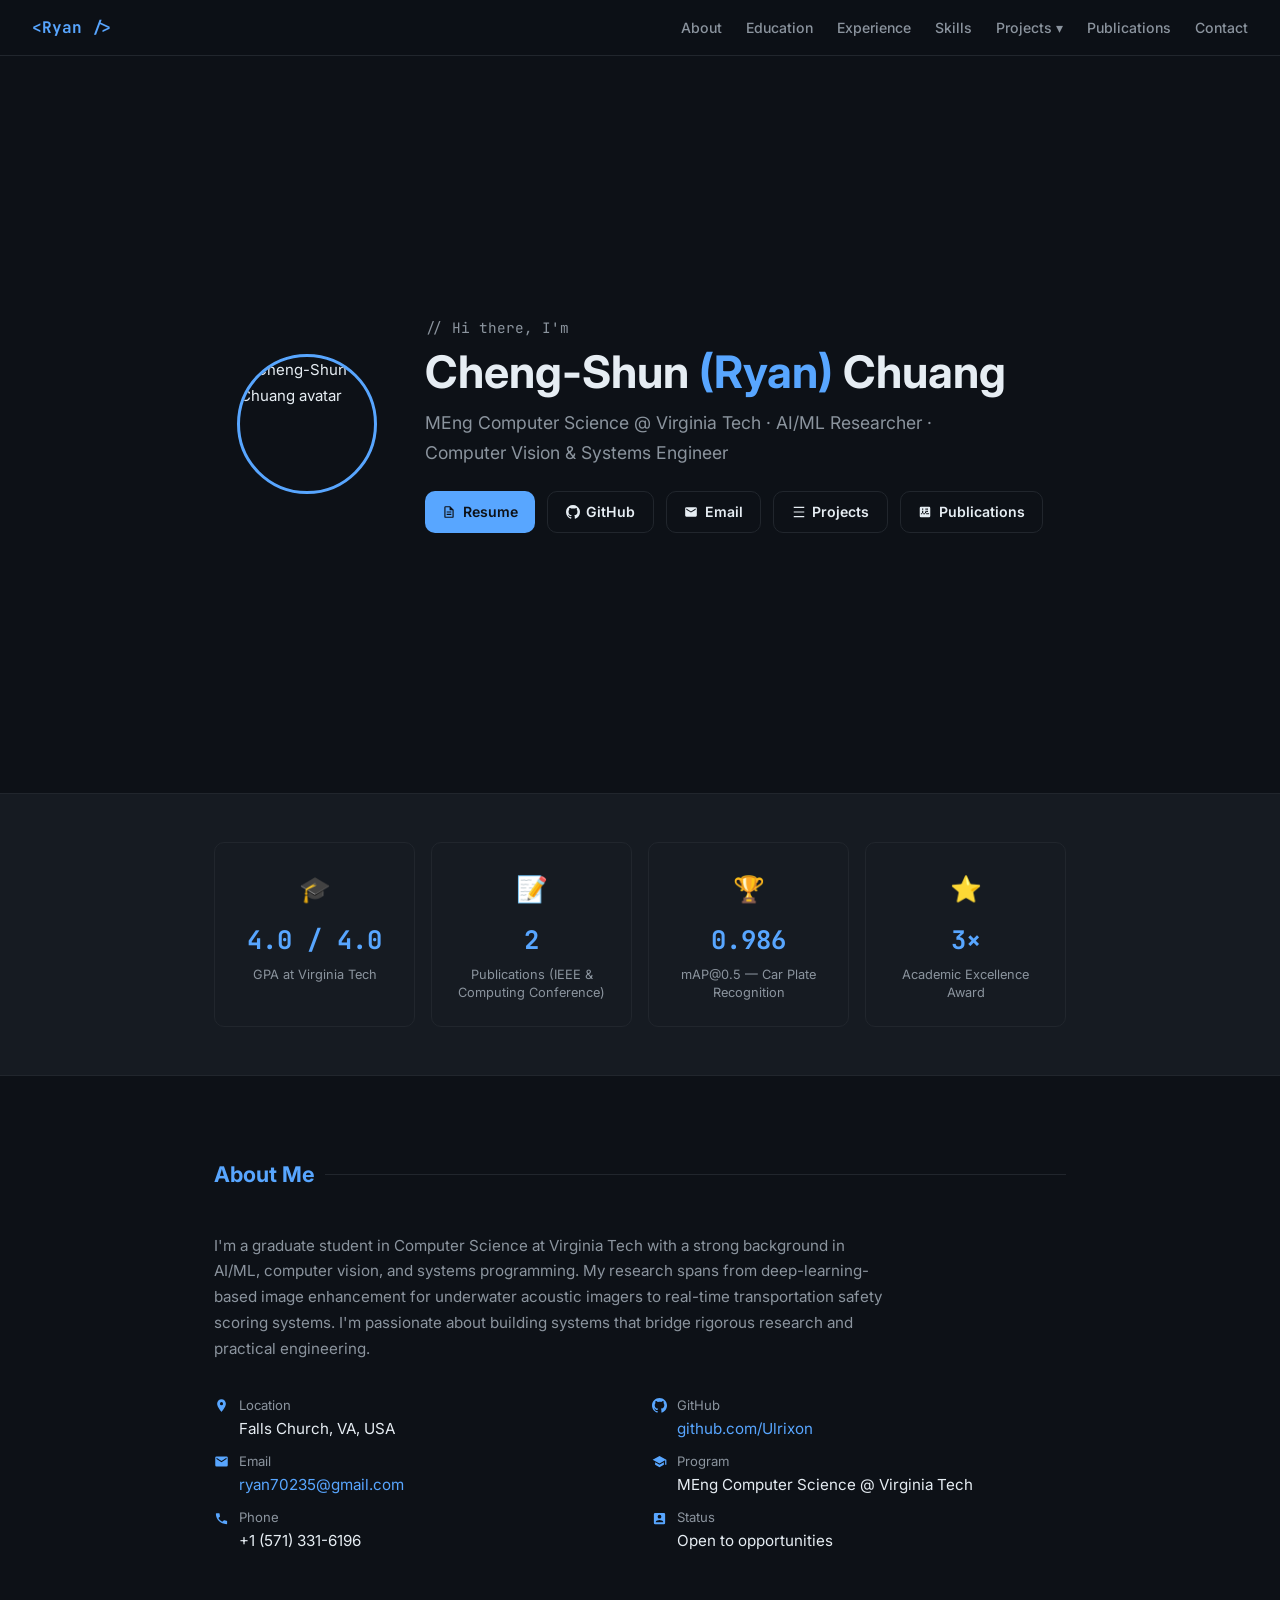
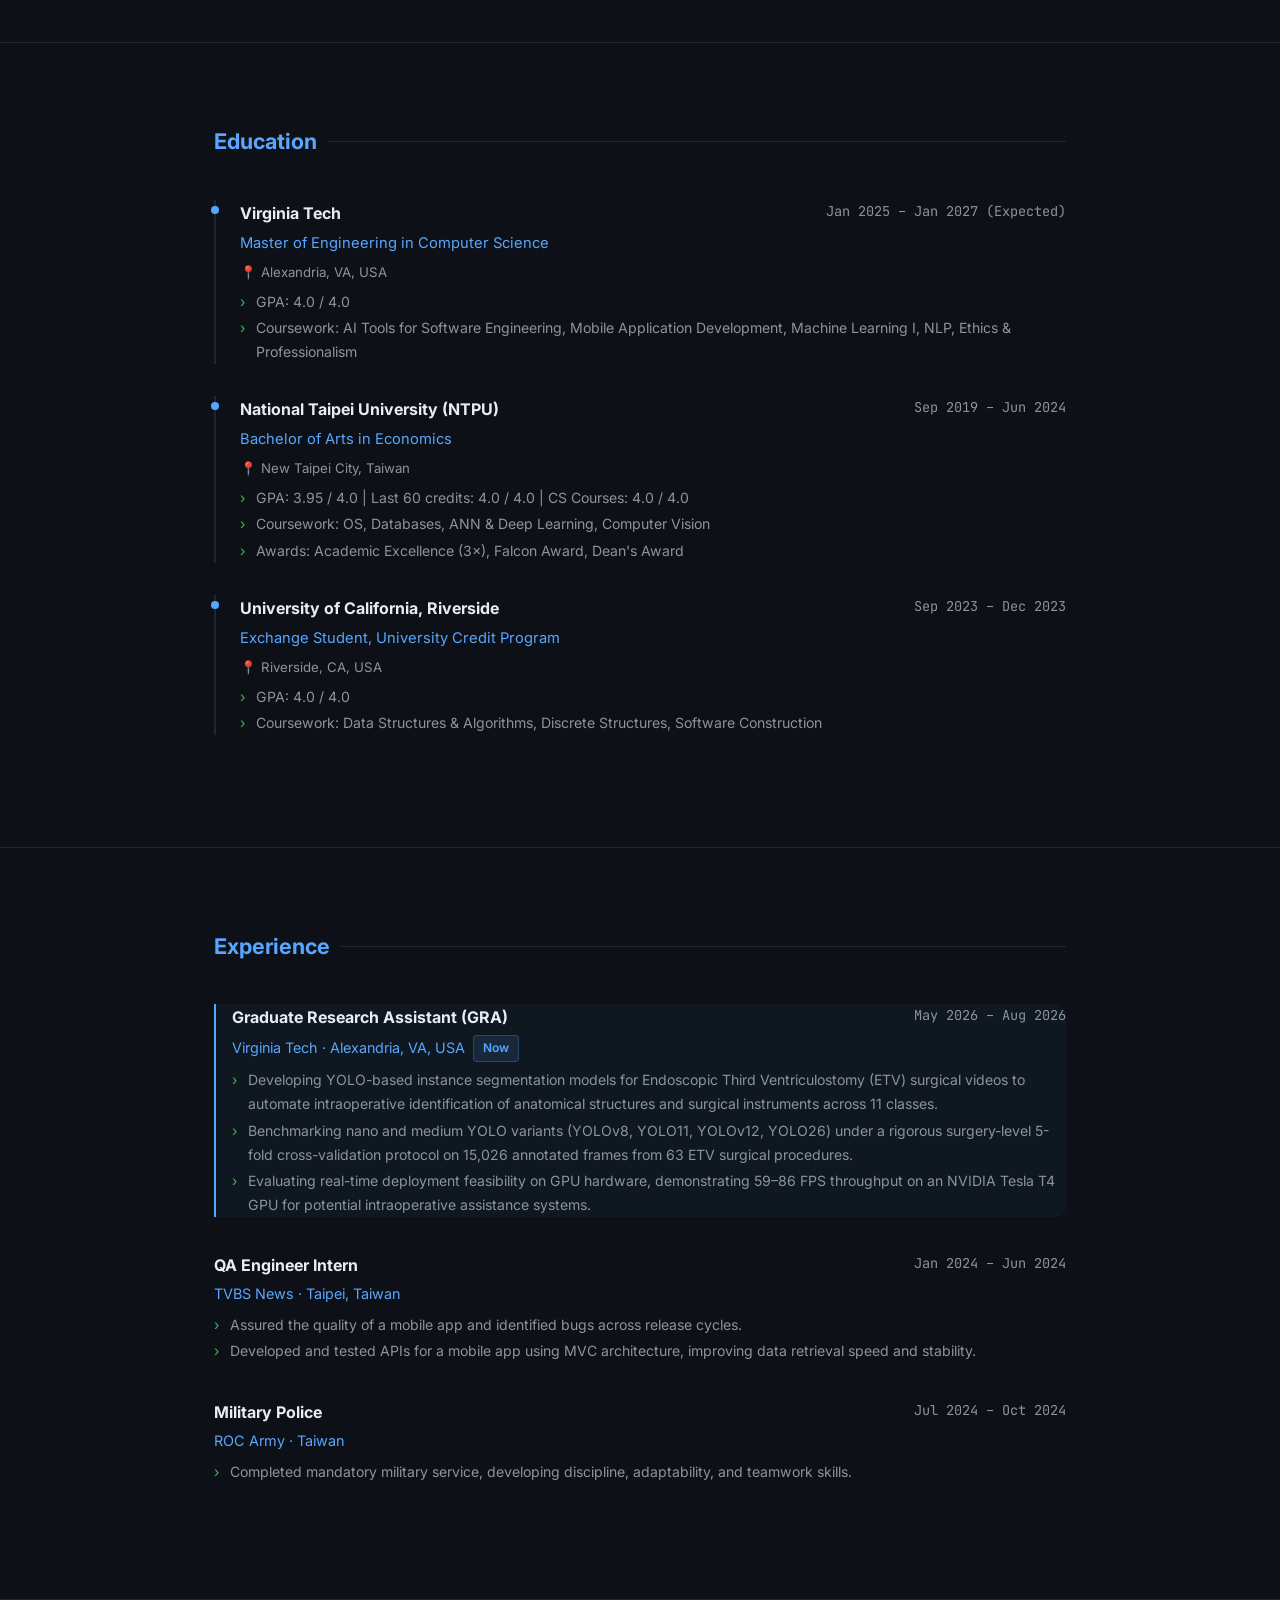
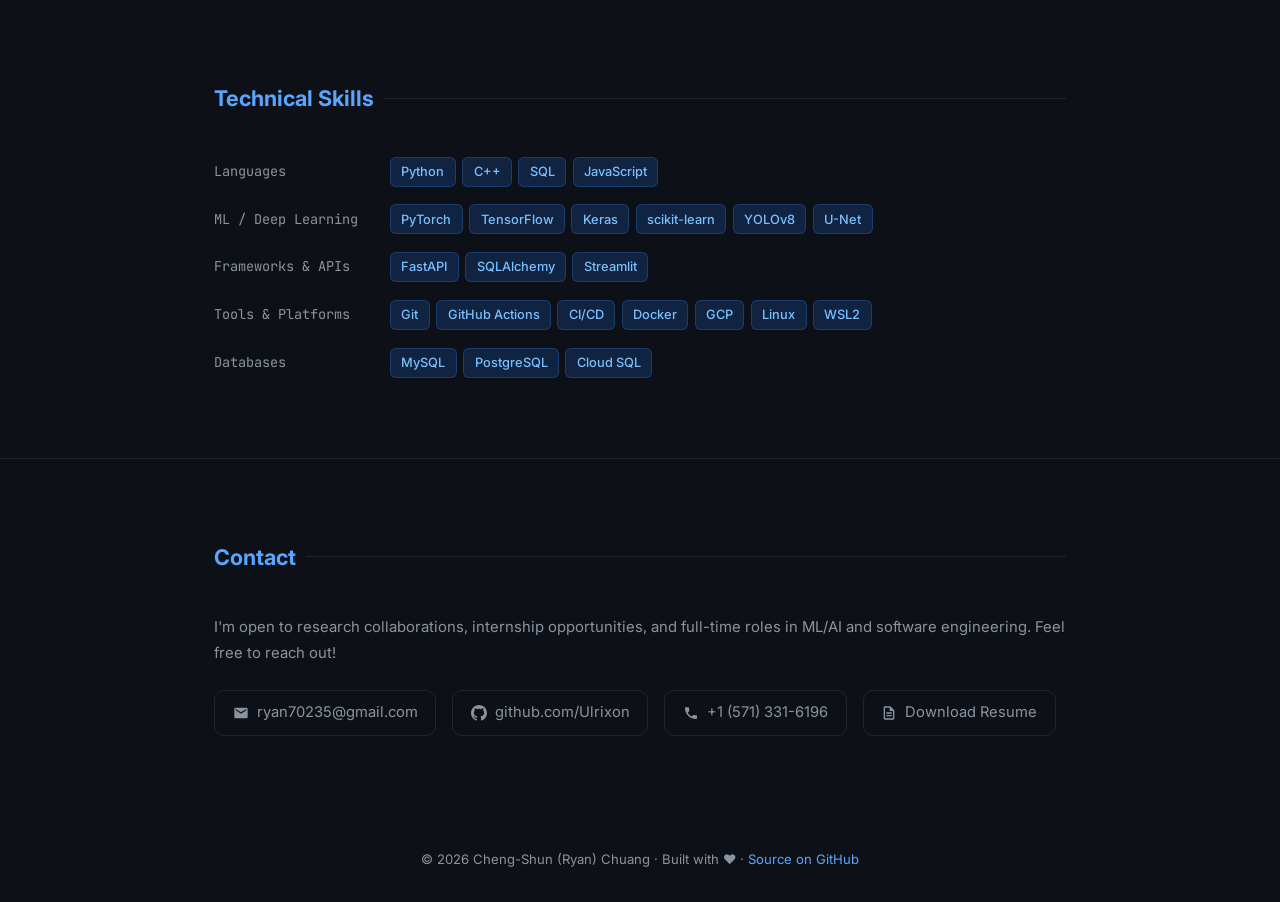
==== commit 2069de45: "Tighten resume layout; add surgical research role Update index.html badge from "Upcoming" to "Now" f" ====
--- a/index.html
+++ b/index.html
@@ -237,7 +237,7 @@
       </div>
       <p class="exp-company" style="display:flex;align-items:center;gap:.5rem;">
         Virginia Tech · Alexandria, VA, USA
-        <span class="pub-badge pub-badge-blue" style="margin-bottom:0;">Upcoming</span>
+        <span class="pub-badge pub-badge-blue" style="margin-bottom:0;">Now</span>
       </p>
       <ul class="exp-bullets">
         <li>Developing YOLO-based instance segmentation models for Endoscopic Third Ventriculostomy (ETV) surgical videos to automate intraoperative identification of anatomical structures and surgical instruments across 11 classes.</li>
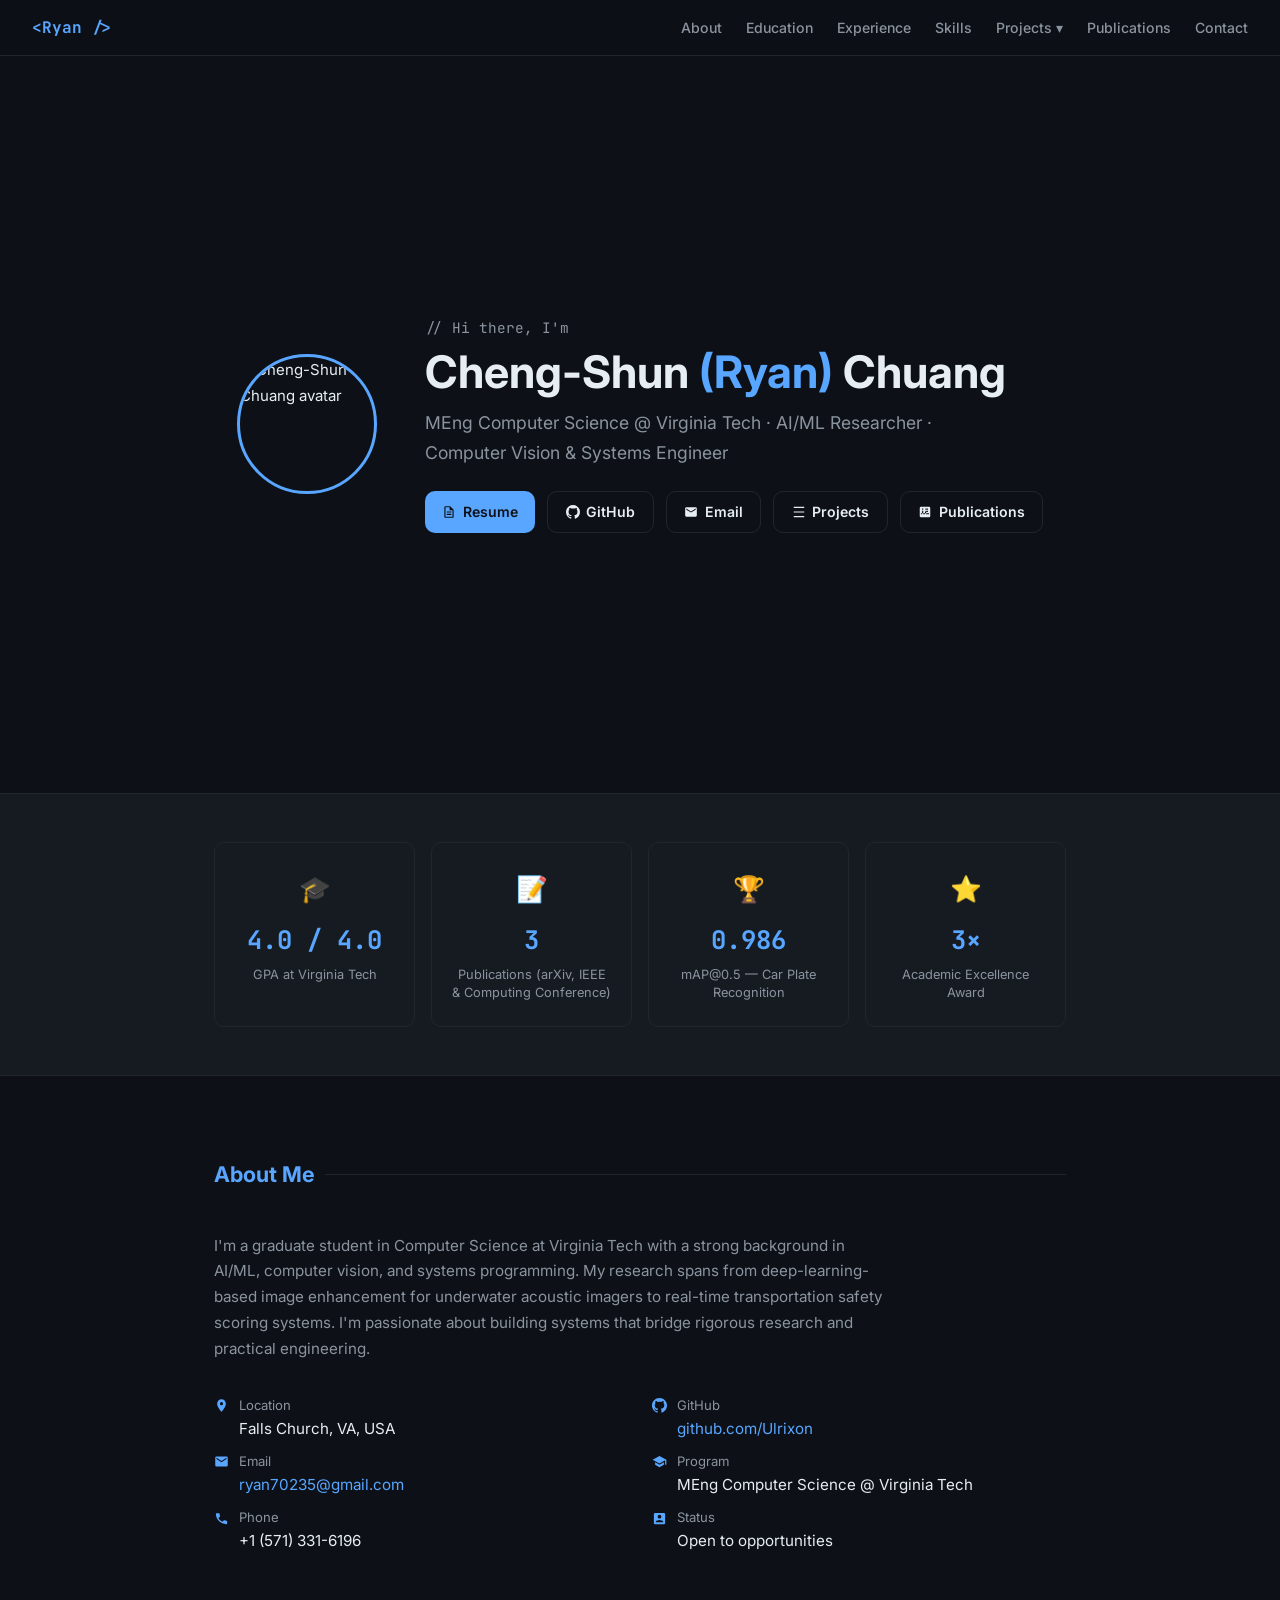
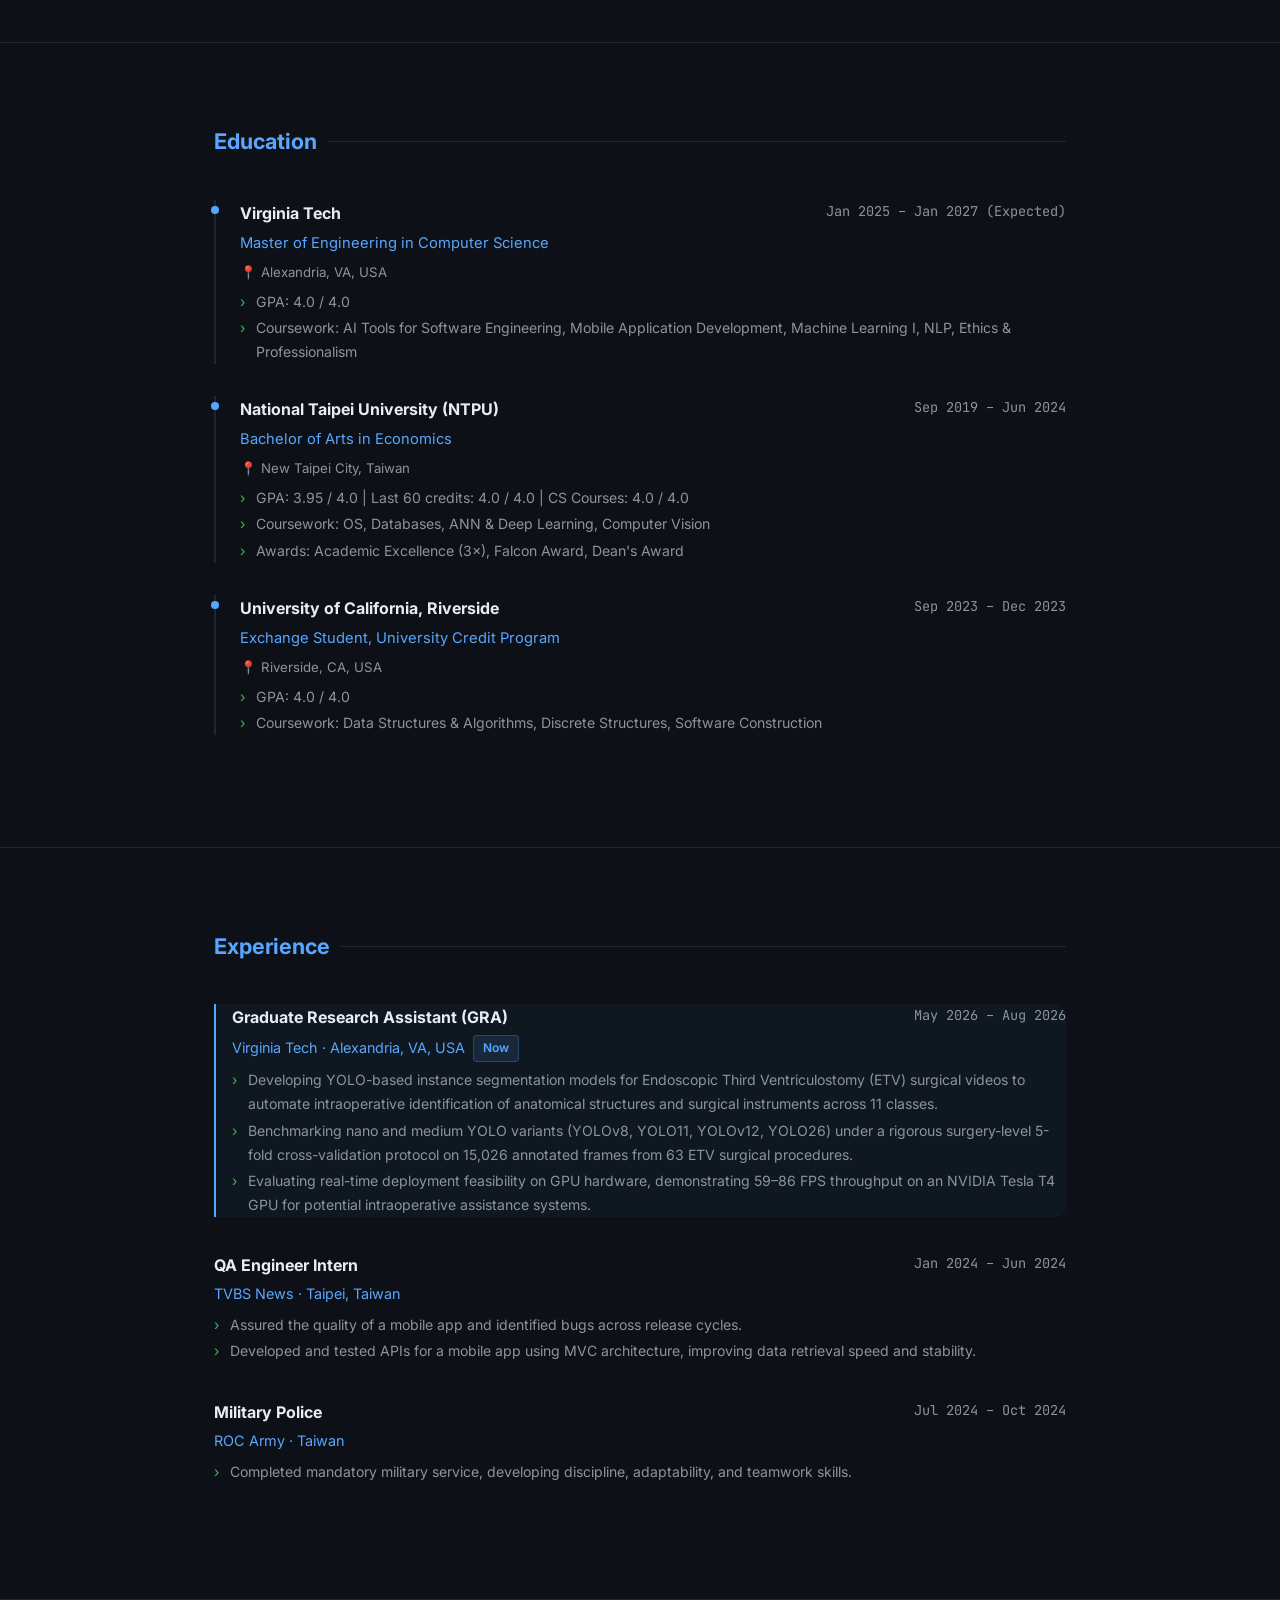
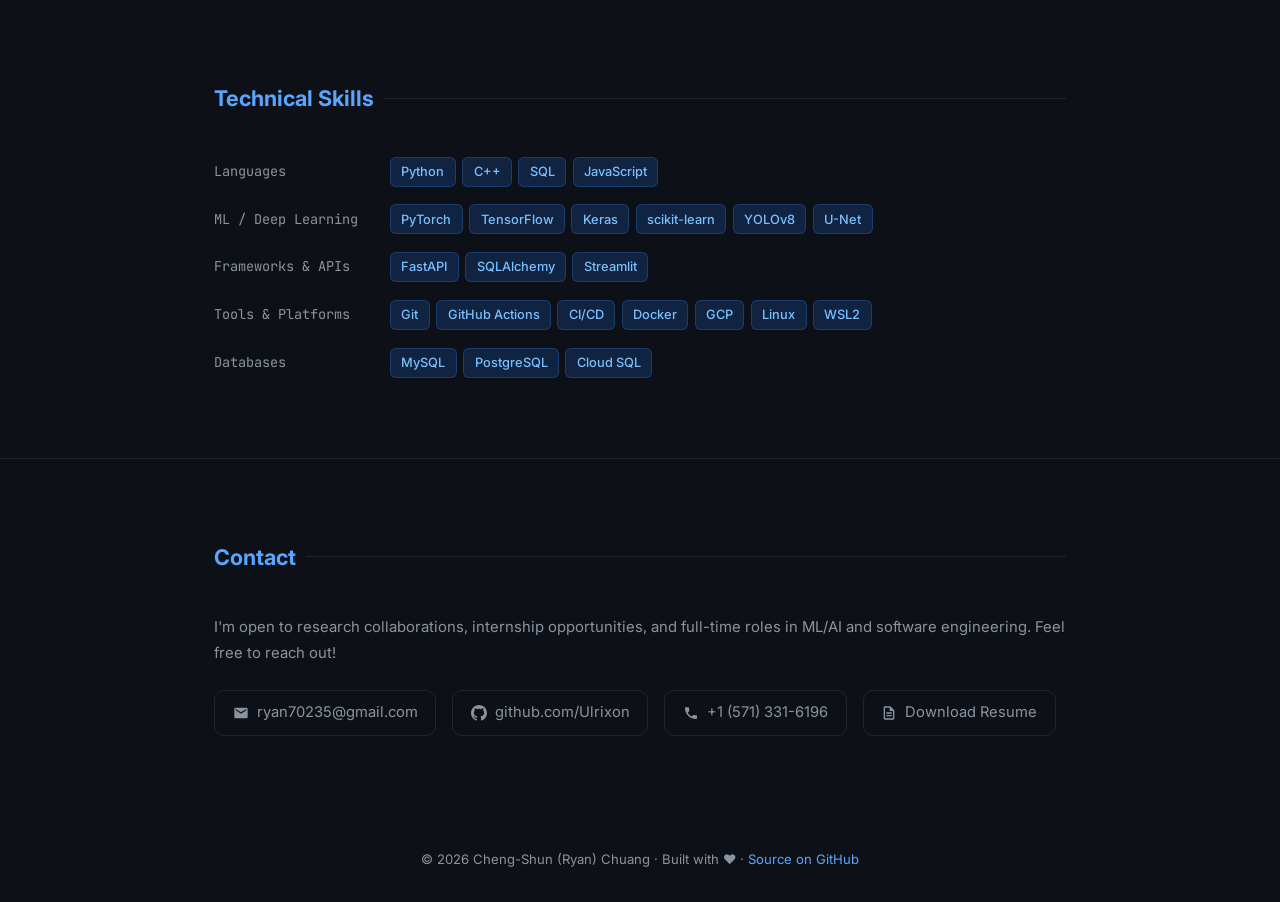
==== commit 1e65c11d: "Add VTTSI publication and update resume" ====
--- a/index.html
+++ b/index.html
@@ -88,8 +88,8 @@
       </div>
       <div class="highlight-card">
         <div class="highlight-icon">📝</div>
-        <div class="highlight-stat">2</div>
-        <div class="highlight-label">Publications (IEEE &amp; Computing Conference)</div>
+        <div class="highlight-stat">3</div>
+        <div class="highlight-label">Publications (arXiv, IEEE &amp; Computing Conference)</div>
       </div>
       <div class="highlight-card">
         <div class="highlight-icon">🏆</div>
--- a/style.css
+++ b/style.css
@@ -267,6 +267,8 @@
 .pub-card:hover { border-color: var(--accent); }
 .pub-title { font-weight: 600; font-size: .98rem; margin-bottom: .3rem; }
 .pub-meta { color: var(--muted); font-size: .83rem; margin-bottom: .5rem; font-family: 'JetBrains Mono', monospace; }
+.pub-meta a { color: var(--accent); text-decoration: none; }
+.pub-meta a:hover { text-decoration: underline; }
 .pub-desc { color: var(--muted); font-size: .88rem; }
 .pub-badge {
   display: inline-block;
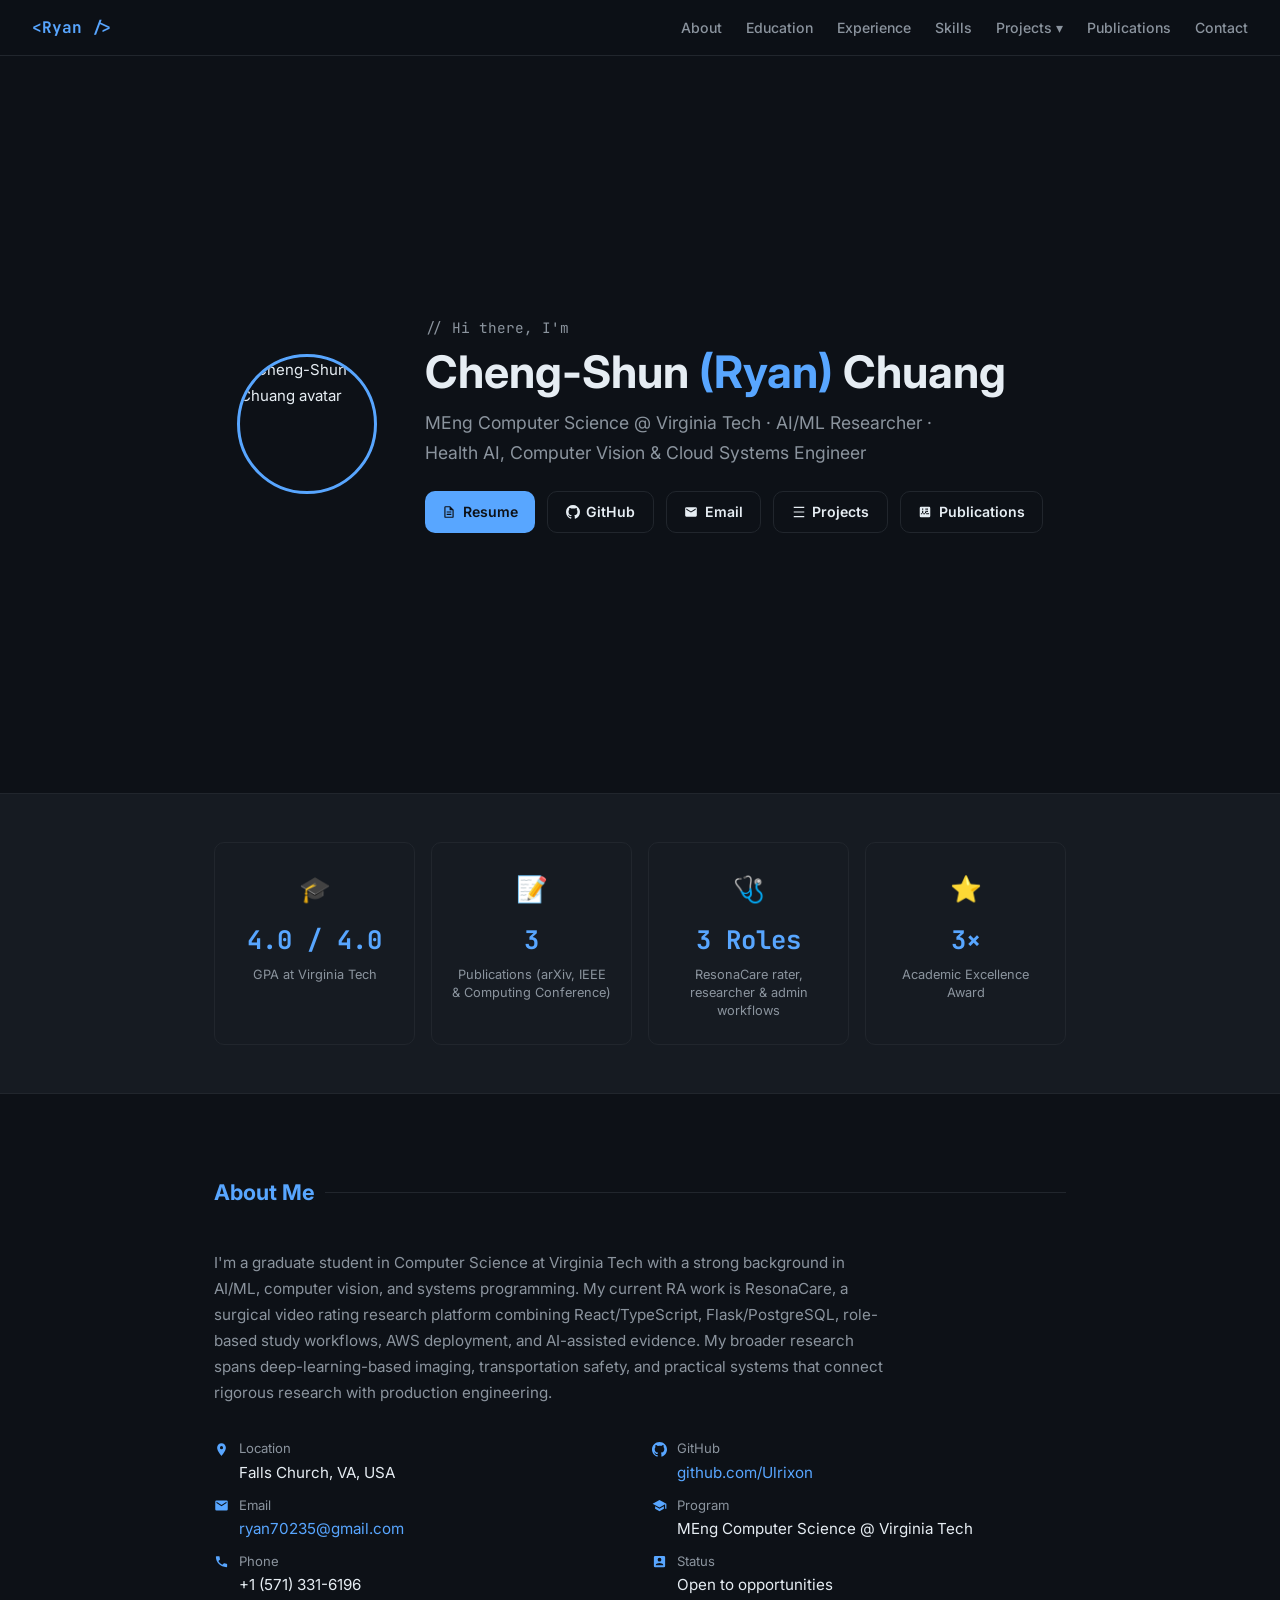
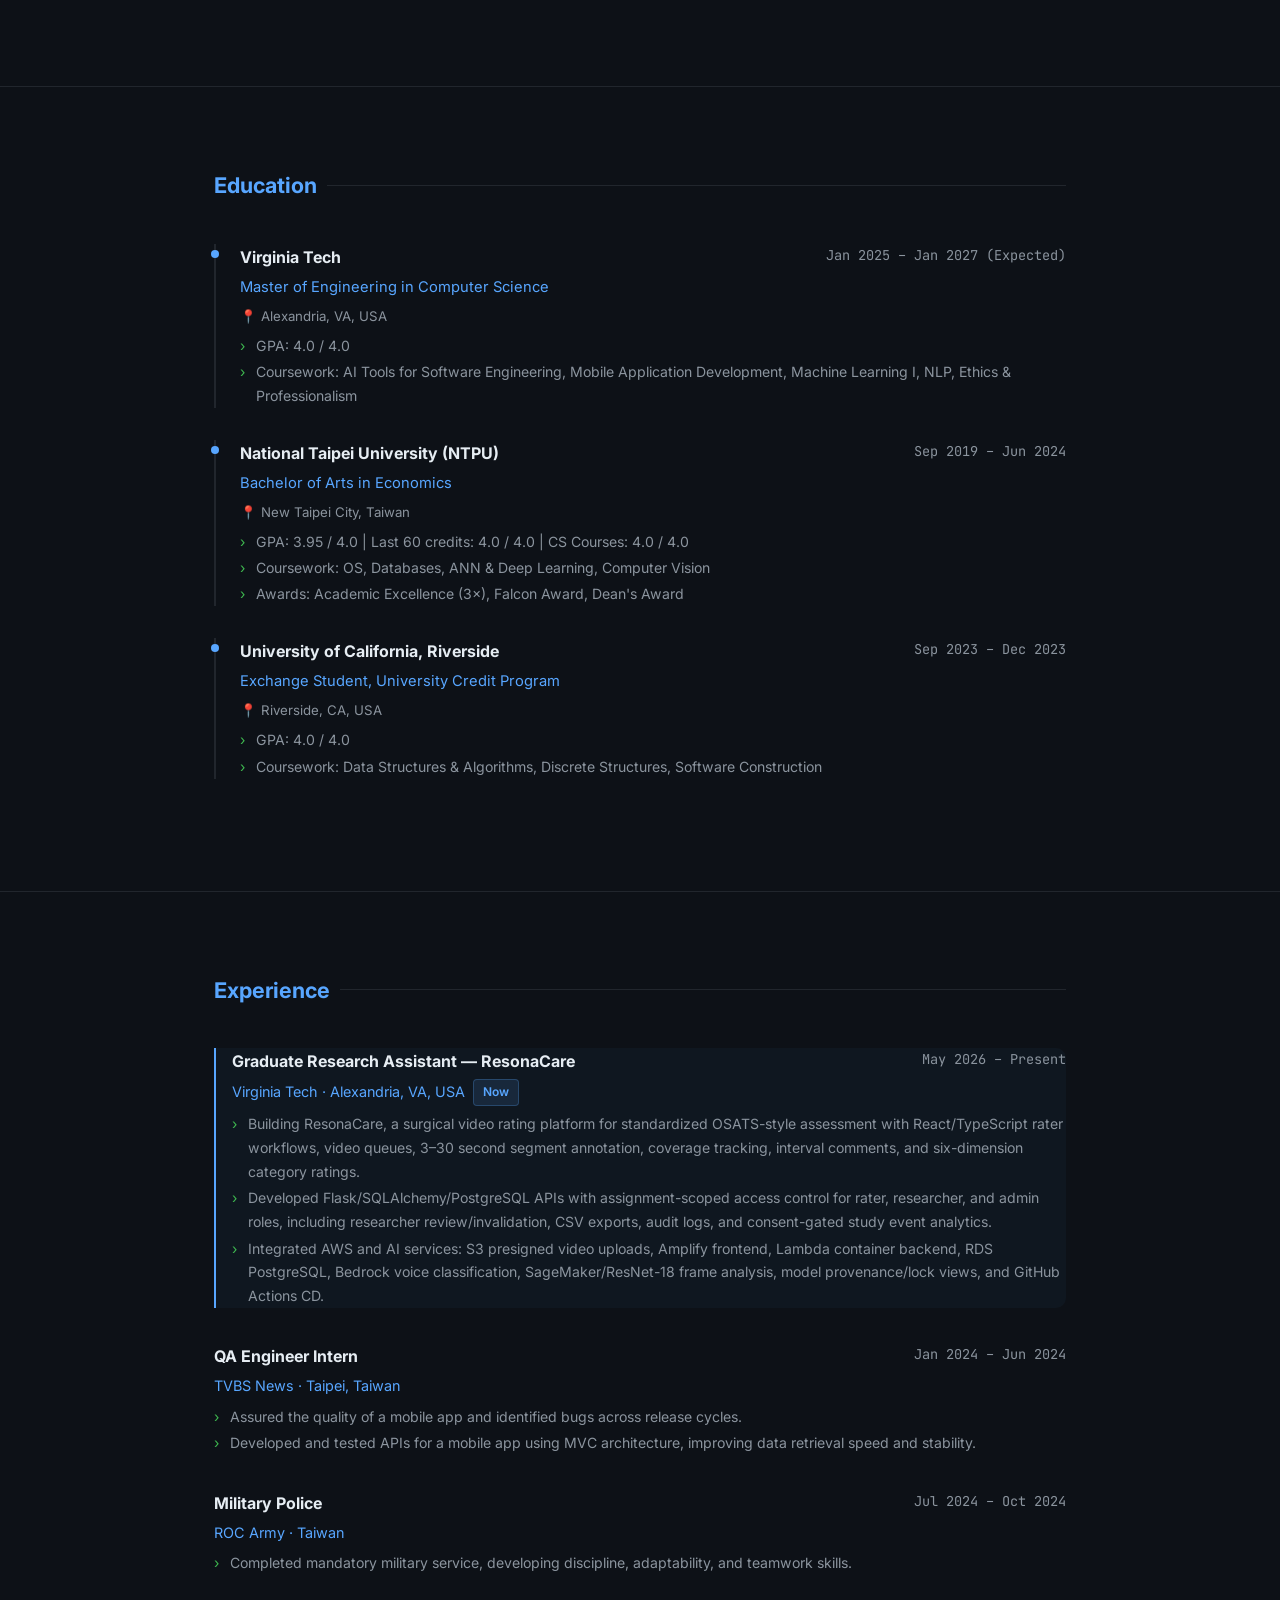
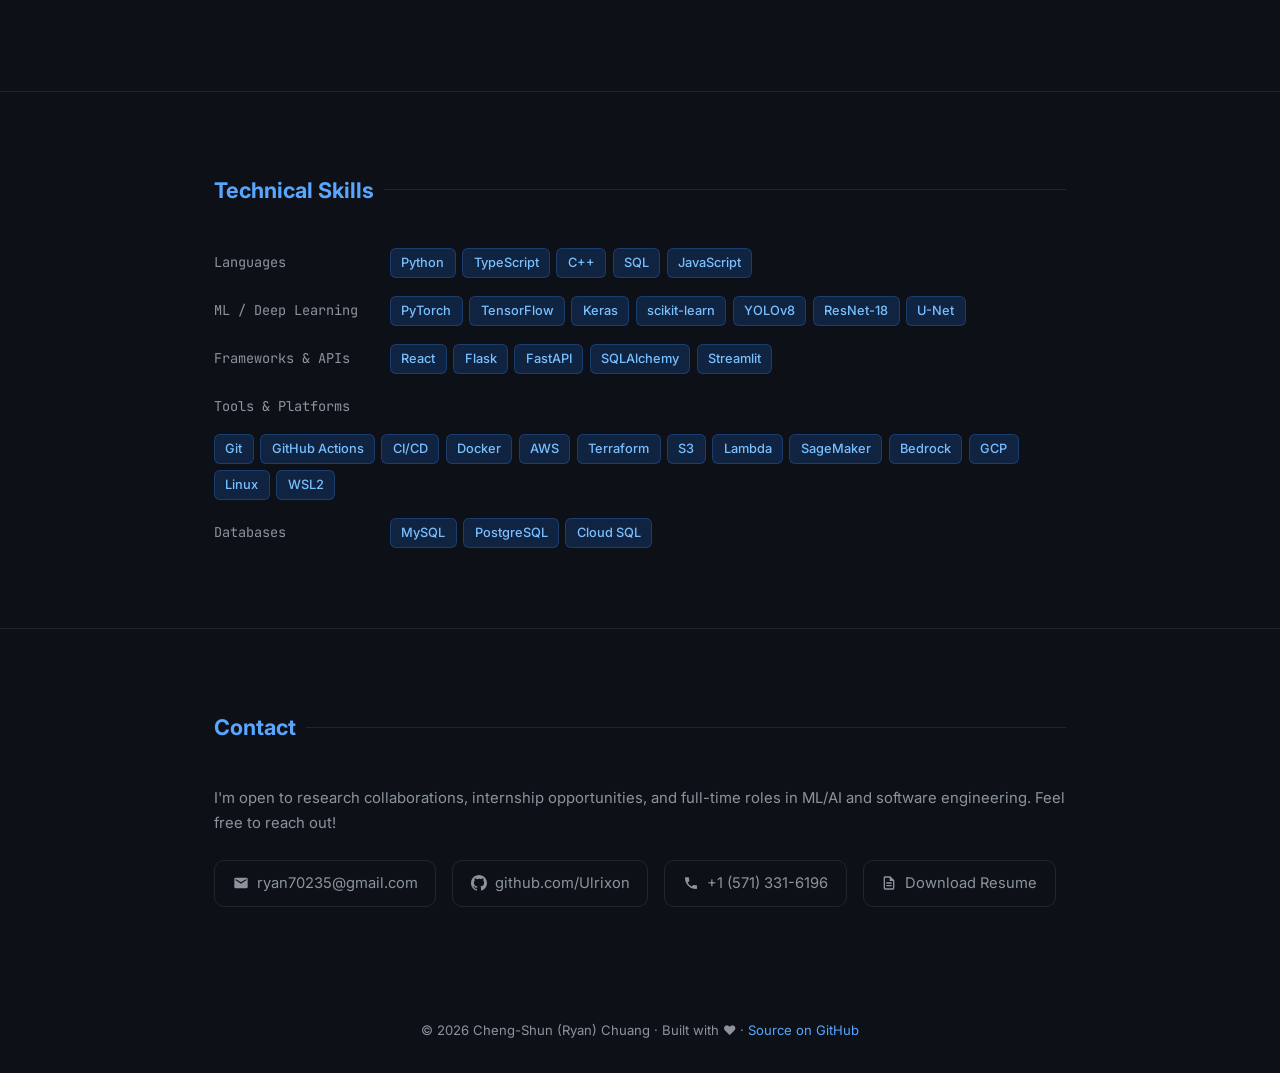
==== commit b04c75aa: "Update ResonaCare resume and portfolio" ====
--- a/index.html
+++ b/index.html
@@ -6,7 +6,7 @@
   <title>Cheng-Shun (Ryan) Chuang</title>
   <link rel="preconnect" href="https://fonts.googleapis.com" />
   <link rel="preconnect" href="https://fonts.gstatic.com" crossorigin />
-  <link href="https://fonts.googleapis.com/css2?family=Inter:wght@300;400;500;600;700&family=JetBrains+Mono:wght@400;500&display=swap" rel="stylesheet" />
+  <link href="https://fonts.googleapis.com/css2?family=Inter:wght@300;400;500;600;700&amp;family=JetBrains+Mono:wght@400;500&amp;display=swap" rel="stylesheet" />
   <link rel="stylesheet" href="style.css" />
 
 </head>
@@ -48,7 +48,7 @@
         <p class="hero-greeting">// Hi there, I'm</p>
         <h1 class="hero-name">Cheng-Shun <span>(Ryan)</span> Chuang</h1>
         <p class="hero-tagline">
-          MEng Computer Science @ Virginia Tech · AI/ML Researcher · Computer Vision &amp; Systems Engineer
+          MEng Computer Science @ Virginia Tech · AI/ML Researcher · Health AI, Computer Vision &amp; Cloud Systems Engineer
         </p>
         <div class="hero-links">
           <a href="resume.pdf" class="btn btn-primary" target="_blank">
@@ -92,9 +92,9 @@
         <div class="highlight-label">Publications (arXiv, IEEE &amp; Computing Conference)</div>
       </div>
       <div class="highlight-card">
-        <div class="highlight-icon">🏆</div>
-        <div class="highlight-stat">0.986</div>
-        <div class="highlight-label">mAP@0.5 — Car Plate Recognition</div>
+        <div class="highlight-icon">🩺</div>
+        <div class="highlight-stat">3 Roles</div>
+        <div class="highlight-label">ResonaCare rater, researcher &amp; admin workflows</div>
       </div>
       <div class="highlight-card">
         <div class="highlight-icon">⭐</div>
@@ -110,7 +110,7 @@
   <div class="container">
     <h2 class="section-title">About Me</h2>
     <p style="color:var(--muted);max-width:680px;margin-bottom:2rem;font-size:.95rem;">
-      I'm a graduate student in Computer Science at Virginia Tech with a strong background in AI/ML, computer vision, and systems programming. My research spans from deep-learning-based image enhancement for underwater acoustic imagers to real-time transportation safety scoring systems. I'm passionate about building systems that bridge rigorous research and practical engineering.
+      I'm a graduate student in Computer Science at Virginia Tech with a strong background in AI/ML, computer vision, and systems programming. My current RA work is ResonaCare, a surgical video rating research platform combining React/TypeScript, Flask/PostgreSQL, role-based study workflows, AWS deployment, and AI-assisted evidence. My broader research spans deep-learning-based imaging, transportation safety, and practical systems that connect rigorous research with production engineering.
     </p>
     <div class="about-grid">
       <div>
@@ -232,17 +232,17 @@
 
     <div class="exp-item" style="border-left:2px solid var(--accent);padding-left:1rem;border-radius:0 var(--radius) var(--radius) 0;background:rgba(88,166,255,.04);">
       <div class="exp-header">
-        <span class="exp-role">Graduate Research Assistant (GRA)</span>
-        <span class="exp-date">May 2026 – Aug 2026</span>
+        <span class="exp-role">Graduate Research Assistant — ResonaCare</span>
+        <span class="exp-date">May 2026 – Present</span>
       </div>
       <p class="exp-company" style="display:flex;align-items:center;gap:.5rem;">
         Virginia Tech · Alexandria, VA, USA
         <span class="pub-badge pub-badge-blue" style="margin-bottom:0;">Now</span>
       </p>
       <ul class="exp-bullets">
-        <li>Developing YOLO-based instance segmentation models for Endoscopic Third Ventriculostomy (ETV) surgical videos to automate intraoperative identification of anatomical structures and surgical instruments across 11 classes.</li>
-        <li>Benchmarking nano and medium YOLO variants (YOLOv8, YOLO11, YOLOv12, YOLO26) under a rigorous surgery-level 5-fold cross-validation protocol on 15,026 annotated frames from 63 ETV surgical procedures.</li>
-        <li>Evaluating real-time deployment feasibility on GPU hardware, demonstrating 59–86 FPS throughput on an NVIDIA Tesla T4 GPU for potential intraoperative assistance systems.</li>
+        <li>Building ResonaCare, a surgical video rating platform for standardized OSATS-style assessment with React/TypeScript rater workflows, video queues, 3–30 second segment annotation, coverage tracking, interval comments, and six-dimension category ratings.</li>
+        <li>Developed Flask/SQLAlchemy/PostgreSQL APIs with assignment-scoped access control for rater, researcher, and admin roles, including researcher review/invalidation, CSV exports, audit logs, and consent-gated study event analytics.</li>
+        <li>Integrated AWS and AI services: S3 presigned video uploads, Amplify frontend, Lambda container backend, RDS PostgreSQL, Bedrock voice classification, SageMaker/ResNet-18 frame analysis, model provenance/lock views, and GitHub Actions CD.</li>
       </ul>
     </div>
 
@@ -282,6 +282,7 @@
         <span class="skill-label">Languages</span>
         <div class="tags">
           <span class="tag">Python</span>
+          <span class="tag">TypeScript</span>
           <span class="tag">C++</span>
           <span class="tag">SQL</span>
           <span class="tag">JavaScript</span>
@@ -296,6 +297,7 @@
           <span class="tag">Keras</span>
           <span class="tag">scikit-learn</span>
           <span class="tag">YOLOv8</span>
+          <span class="tag">ResNet-18</span>
           <span class="tag">U-Net</span>
         </div>
       </div>
@@ -303,6 +305,8 @@
       <div class="skill-row">
         <span class="skill-label">Frameworks &amp; APIs</span>
         <div class="tags">
+          <span class="tag">React</span>
+          <span class="tag">Flask</span>
           <span class="tag">FastAPI</span>
           <span class="tag">SQLAlchemy</span>
           <span class="tag">Streamlit</span>
@@ -316,6 +320,12 @@
           <span class="tag">GitHub Actions</span>
           <span class="tag">CI/CD</span>
           <span class="tag">Docker</span>
+          <span class="tag">AWS</span>
+          <span class="tag">Terraform</span>
+          <span class="tag">S3</span>
+          <span class="tag">Lambda</span>
+          <span class="tag">SageMaker</span>
+          <span class="tag">Bedrock</span>
           <span class="tag">GCP</span>
           <span class="tag">Linux</span>
           <span class="tag">WSL2</span>
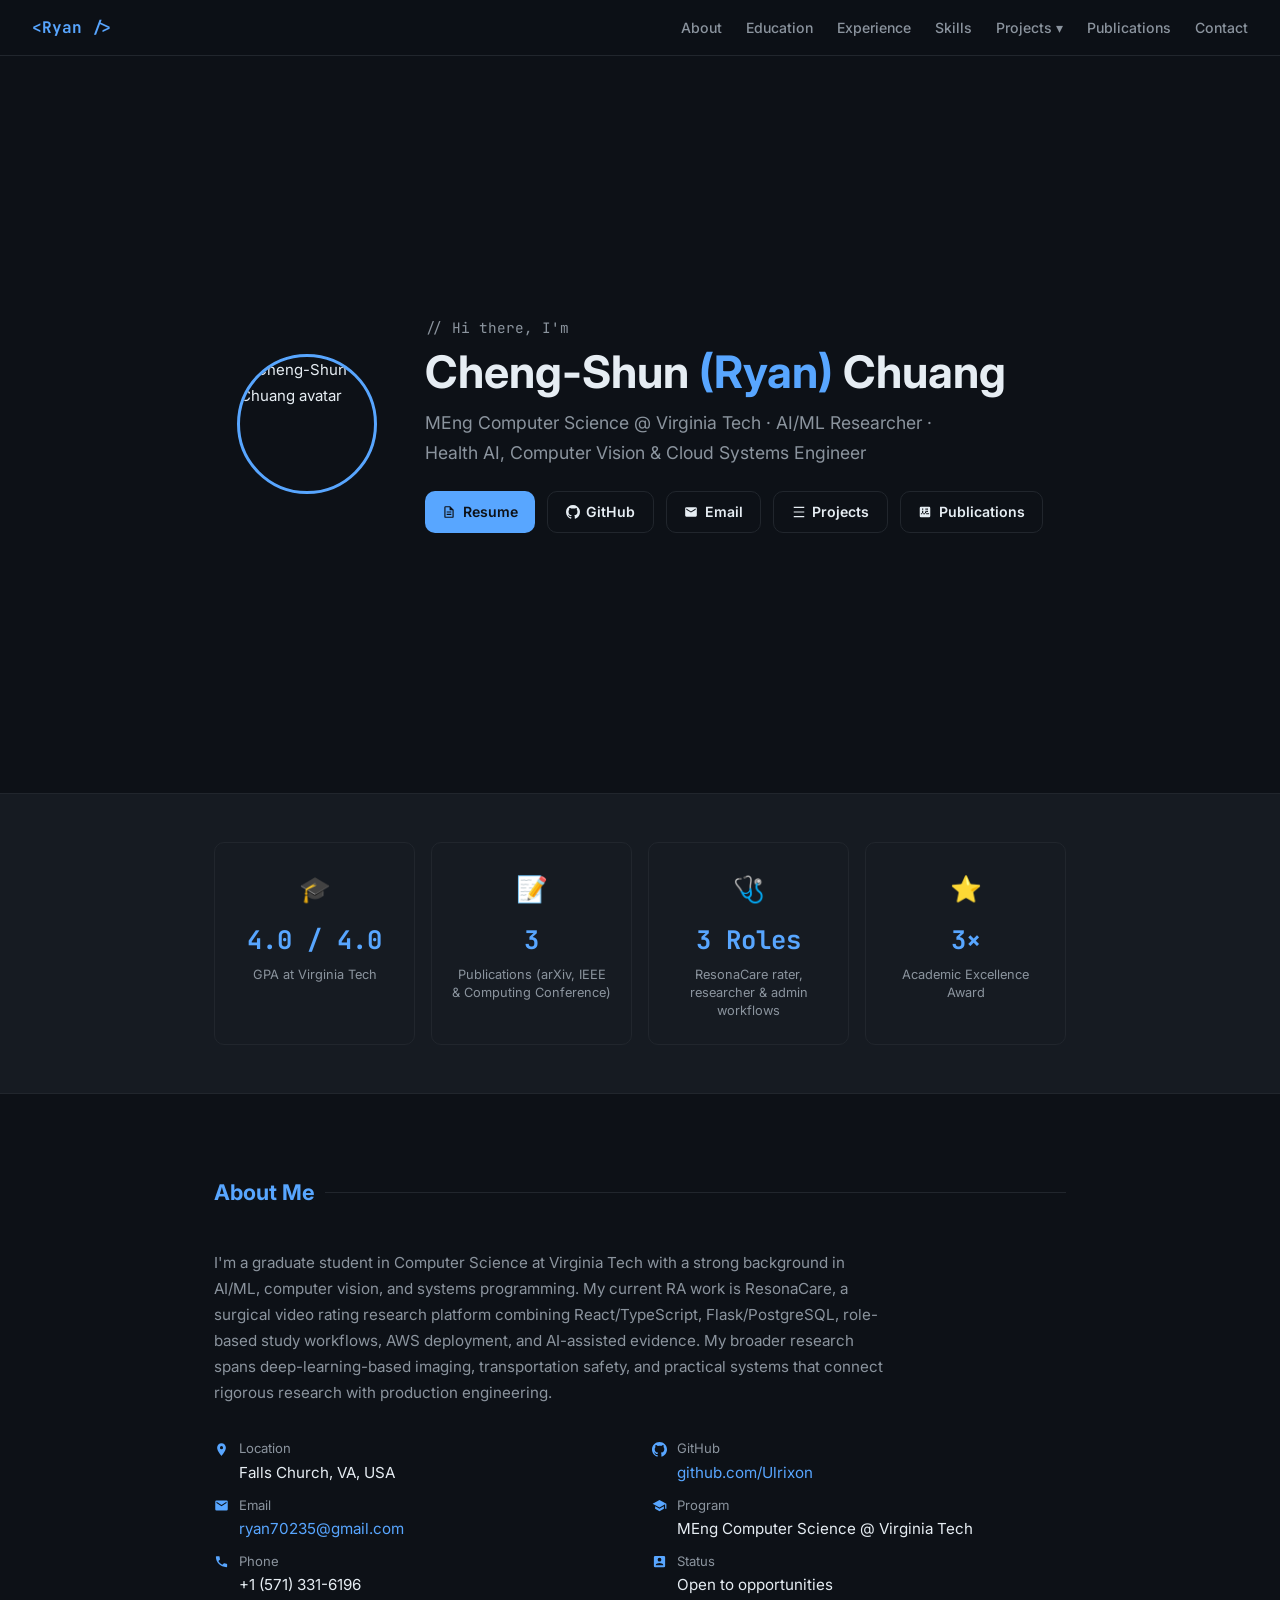
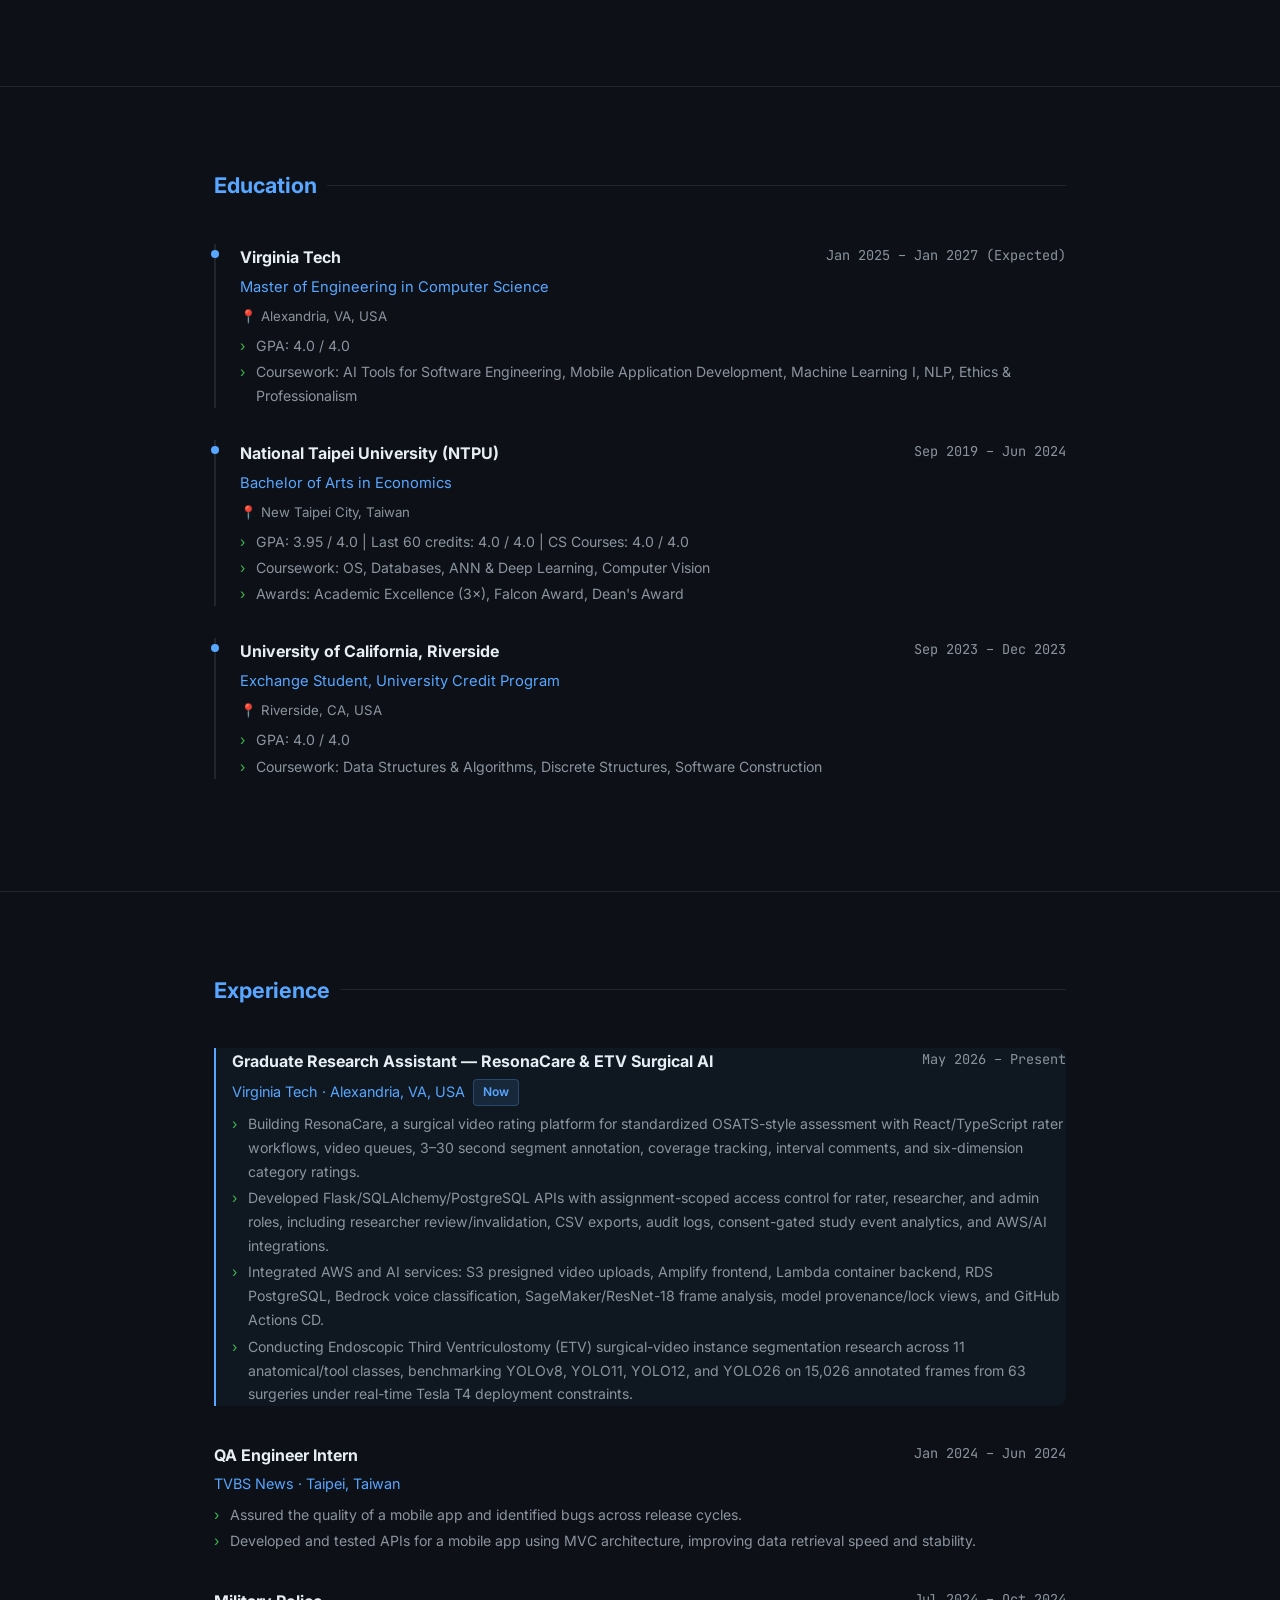
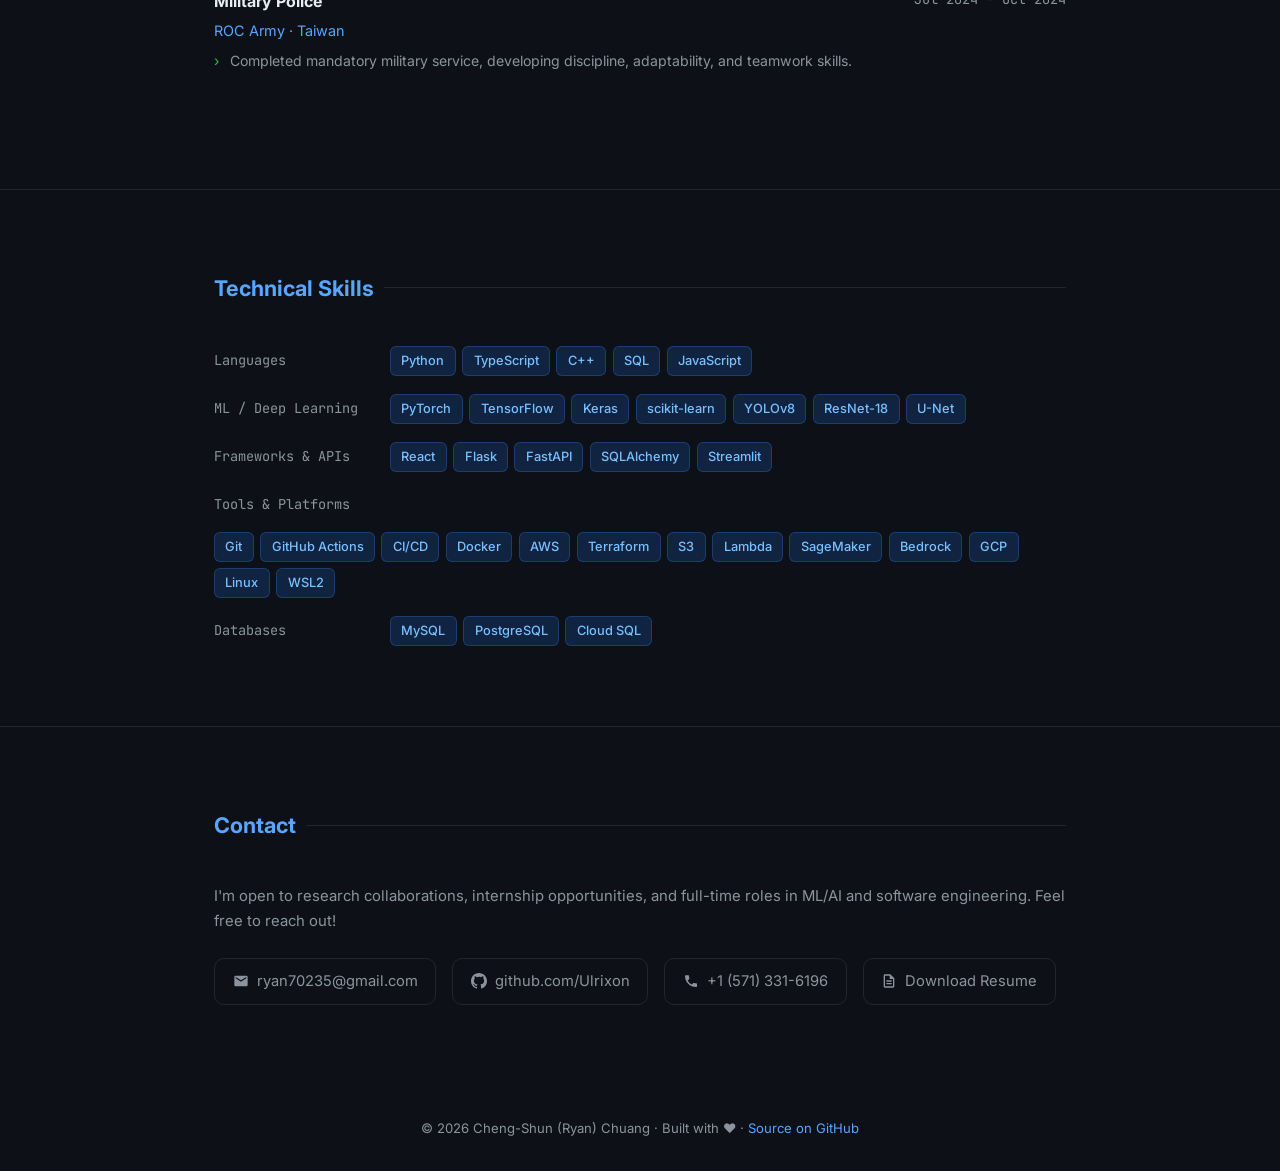
==== commit 2ef6b0af: "Add ETV project to current RA role" ====
--- a/index.html
+++ b/index.html
@@ -232,7 +232,7 @@
 
     <div class="exp-item" style="border-left:2px solid var(--accent);padding-left:1rem;border-radius:0 var(--radius) var(--radius) 0;background:rgba(88,166,255,.04);">
       <div class="exp-header">
-        <span class="exp-role">Graduate Research Assistant — ResonaCare</span>
+        <span class="exp-role">Graduate Research Assistant — ResonaCare &amp; ETV Surgical AI</span>
         <span class="exp-date">May 2026 – Present</span>
       </div>
       <p class="exp-company" style="display:flex;align-items:center;gap:.5rem;">
@@ -241,8 +241,9 @@
       </p>
       <ul class="exp-bullets">
         <li>Building ResonaCare, a surgical video rating platform for standardized OSATS-style assessment with React/TypeScript rater workflows, video queues, 3–30 second segment annotation, coverage tracking, interval comments, and six-dimension category ratings.</li>
-        <li>Developed Flask/SQLAlchemy/PostgreSQL APIs with assignment-scoped access control for rater, researcher, and admin roles, including researcher review/invalidation, CSV exports, audit logs, and consent-gated study event analytics.</li>
+        <li>Developed Flask/SQLAlchemy/PostgreSQL APIs with assignment-scoped access control for rater, researcher, and admin roles, including researcher review/invalidation, CSV exports, audit logs, consent-gated study event analytics, and AWS/AI integrations.</li>
         <li>Integrated AWS and AI services: S3 presigned video uploads, Amplify frontend, Lambda container backend, RDS PostgreSQL, Bedrock voice classification, SageMaker/ResNet-18 frame analysis, model provenance/lock views, and GitHub Actions CD.</li>
+        <li>Conducting Endoscopic Third Ventriculostomy (ETV) surgical-video instance segmentation research across 11 anatomical/tool classes, benchmarking YOLOv8, YOLO11, YOLO12, and YOLO26 on 15,026 annotated frames from 63 surgeries under real-time Tesla T4 deployment constraints.</li>
       </ul>
     </div>
 
